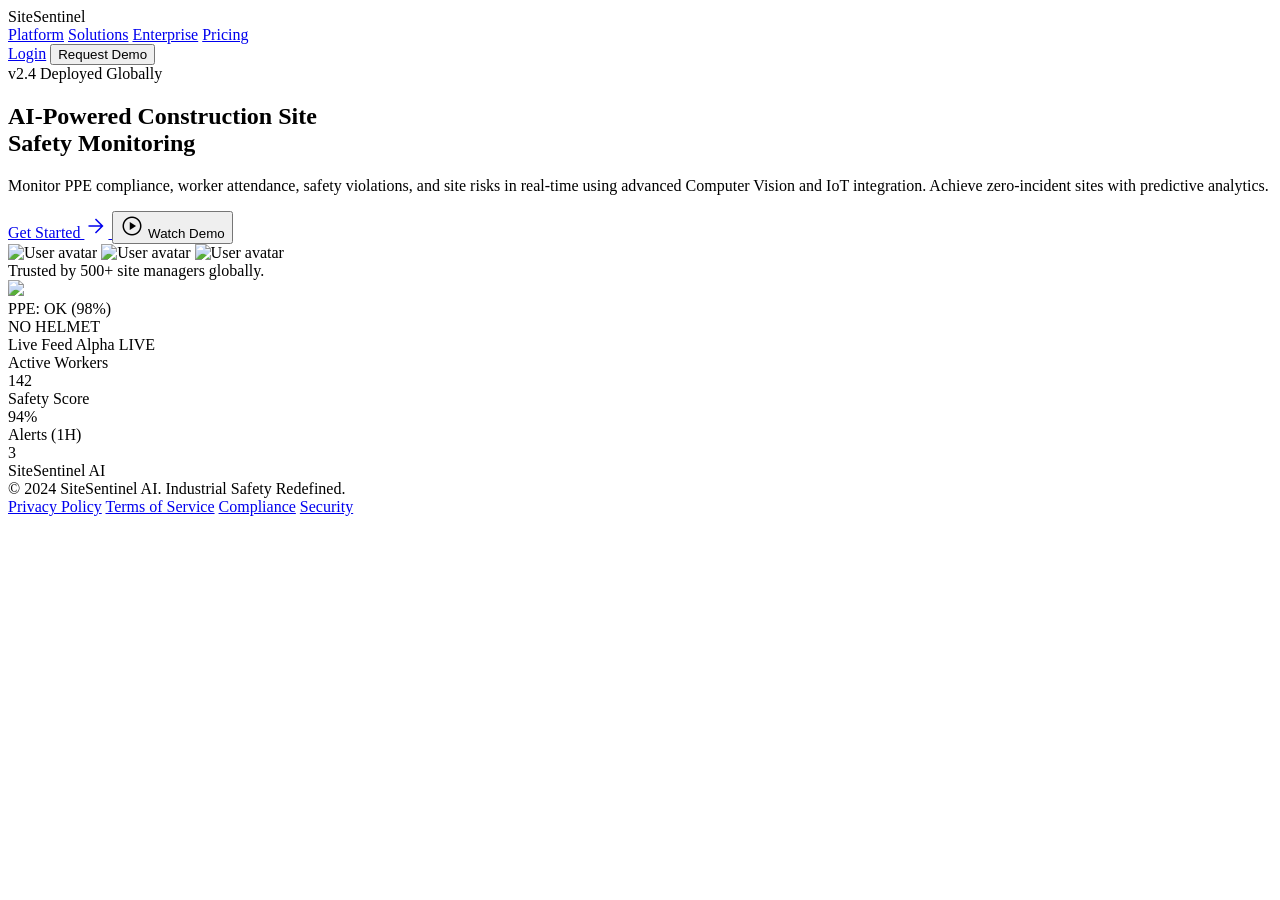
==== frontend/pages/index.html @ 280952f9 "Worker adding route configured" ====
<!DOCTYPE html>

<html class="dark" lang="en"><head>
<meta charset="utf-8"/>
<meta content="width=device-width, initial-scale=1.0" name="viewport"/>
<title>SiteSentinel | AI-Powered Construction Site Safety Monitoring</title>
<script src="https://cdn.tailwindcss.com?plugins=forms,container-queries"></script>
<link href="https://fonts.googleapis.com" rel="preconnect"/>
<link crossorigin="" href="https://fonts.gstatic.com" rel="preconnect"/>
<link href="https://fonts.googleapis.com/css2?family=Geist:wght@100..900&amp;family=Inter:wght@100..900&amp;display=swap" rel="stylesheet"/>
<link href="https://fonts.googleapis.com/css2?family=Material+Symbols+Outlined:wght,FILL@100..700,0..1&amp;display=swap" rel="stylesheet"/>
<link href="https://fonts.googleapis.com/css2?family=Material+Symbols+Outlined:wght,FILL@100..700,0..1&amp;display=swap" rel="stylesheet"/>
<style>
        .material-symbols-outlined {
            font-variation-settings: 'FILL' 0, 'wght' 300, 'GRAD' 0, 'opsz' 24;
        }
        .material-symbols-outlined.fill {
            font-variation-settings: 'FILL' 1;
        }
    </style>
<script id="tailwind-config">
        tailwind.config = {
            darkMode: "class",
            theme: {
                extend: {
                    "colors": {
                        "tertiary": "#4edea3",
                        "on-tertiary": "#003824",
                        "on-primary-container": "#572000",
                        "outline-variant": "#5a4136",
                        "primary": "#ffb693",
                        "on-tertiary-fixed": "#002113",
                        "surface-container": "#201f20",
                        "on-secondary": "#213145",
                        "surface-container-lowest": "#0e0e0f",
                        "on-secondary-fixed": "#0b1c30",
                        "error-container": "#93000a",
                        "on-background": "#e5e2e3",
                        "on-surface": "#e5e2e3",
                        "on-secondary-fixed-variant": "#38485d",
                        "secondary-container": "#3a4a5f",
                        "primary-fixed": "#ffdbcc",
                        "inverse-surface": "#e5e2e3",
                        "background": "#131314",
                        "on-primary": "#561f00",
                        "on-tertiary-fixed-variant": "#005236",
                        "on-tertiary-container": "#003925",
                        "surface-tint": "#ffb693",
                        "secondary": "#b7c8e1",
                        "on-secondary-container": "#a9bad3",
                        "surface-bright": "#3a393a",
                        "on-primary-fixed": "#351000",
                        "primary-fixed-dim": "#ffb693",
                        "surface": "#131314",
                        "secondary-fixed-dim": "#b7c8e1",
                        "outline": "#a98a7d",
                        "inverse-on-surface": "#313031",
                        "tertiary-container": "#00ae78",
                        "secondary-fixed": "#d3e4fe",
                        "on-error": "#690005",
                        "on-error-container": "#ffdad6",
                        "surface-container-low": "#1c1b1c",
                        "inverse-primary": "#a04100",
                        "surface-container-high": "#2a2a2b",
                        "surface-dim": "#131314",
                        "error": "#ffb4ab",
                        "surface-variant": "#353436",
                        "on-primary-fixed-variant": "#7a3000",
                        "surface-container-highest": "#353436",
                        "on-surface-variant": "#e2bfb0",
                        "tertiary-fixed-dim": "#4edea3",
                        "primary-container": "#ff6b00",
                        "tertiary-fixed": "#6ffbbe"
                    },
                    "borderRadius": {
                        "DEFAULT": "0.25rem",
                        "lg": "0.5rem",
                        "xl": "0.75rem",
                        "full": "9999px"
                    },
                    "spacing": {
                        "md": "24px",
                        "xs": "4px",
                        "xl": "64px",
                        "lg": "40px",
                        "gutter": "24px",
                        "margin-mobile": "16px",
                        "sm": "12px",
                        "base": "8px",
                        "margin-desktop": "48px"
                    },
                    "fontFamily": {
                        "headline-lg-mobile": ["Geist"],
                        "mono-data": ["Geist"],
                        "headline-lg": ["Geist"],
                        "headline-md": ["Geist"],
                        "display-lg": ["Geist"],
                        "body-md": ["Inter"],
                        "body-lg": ["Inter"],
                        "label-md": ["Geist"]
                    },
                    "fontSize": {
                        "headline-lg-mobile": ["24px", { "lineHeight": "32px", "fontWeight": "600" }],
                        "mono-data": ["13px", { "lineHeight": "18px", "fontWeight": "400" }],
                        "headline-lg": ["32px", { "lineHeight": "40px", "letterSpacing": "-0.01em", "fontWeight": "600" }],
                        "headline-md": ["24px", { "lineHeight": "32px", "fontWeight": "500" }],
                        "display-lg": ["48px", { "lineHeight": "56px", "letterSpacing": "-0.02em", "fontWeight": "600" }],
                        "body-md": ["14px", { "lineHeight": "20px", "fontWeight": "400" }],
                        "body-lg": ["16px", { "lineHeight": "24px", "fontWeight": "400" }],
                        "label-md": ["12px", { "lineHeight": "16px", "letterSpacing": "0.05em", "fontWeight": "500" }]
                    }
                }
            }
        }
    </script>
</head>
<body class="bg-background text-on-background antialiased min-h-screen flex flex-col font-body-md overflow-x-hidden">
<!-- TopNavBar -->
<header class="bg-background/80 backdrop-blur-xl border-b border-surface-variant/10 fixed top-0 w-full z-50">
<div class="flex justify-between items-center px-margin-mobile md:px-margin-desktop py-4 max-w-[1600px] mx-auto w-full">
<div class="font-headline-md text-headline-md font-bold text-primary tracking-tight">
                SiteSentinel
            </div>
<nav class="hidden md:flex items-center gap-md">
<a class="font-body-lg text-body-lg text-primary font-bold border-b-2 border-primary pb-1 transition-all duration-200 ease-in-out" href="#">Platform</a>
<a class="font-body-lg text-body-lg text-on-surface-variant hover:text-on-surface hover:bg-surface-variant/20 px-3 py-2 rounded-lg transition-all duration-200 ease-in-out" href="#">Solutions</a>
<a class="font-body-lg text-body-lg text-on-surface-variant hover:text-on-surface hover:bg-surface-variant/20 px-3 py-2 rounded-lg transition-all duration-200 ease-in-out" href="#">Enterprise</a>
<a class="font-body-lg text-body-lg text-on-surface-variant hover:text-on-surface hover:bg-surface-variant/20 px-3 py-2 rounded-lg transition-all duration-200 ease-in-out" href="#">Pricing</a>
</nav>
<div class="flex items-center gap-sm">
<a class="hidden md:inline-flex font-body-lg text-body-lg text-on-surface-variant hover:text-on-surface transition-colors duration-200" href="./login.html">Login</a>
<button class="bg-primary-container text-background font-label-md text-label-md uppercase px-4 py-2 rounded-lg hover:opacity-90 transition-opacity">Request Demo</button>
</div>
</div>
</header>
<!-- Main Content -->
<main class="flex-grow pt-[80px]">
<!-- Hero Section -->
<section class="relative px-margin-mobile md:px-margin-desktop py-xl lg:py-[120px] max-w-[1600px] mx-auto grid grid-cols-1 lg:grid-cols-2 gap-xl items-center">
<!-- Hero Text -->
<div class="z-10 flex flex-col gap-lg">
<div class="inline-flex items-center gap-2 bg-primary/10 border border-primary/20 px-3 py-1.5 rounded-full w-fit">
<span class="w-2 h-2 rounded-full bg-primary animate-pulse"></span>
<span class="font-label-md text-label-md text-primary uppercase">v2.4 Deployed Globally</span>
</div>
<h1 class="font-display-lg text-display-lg md:text-[64px] md:leading-[72px] text-on-surface">
                    AI-Powered Construction Site <br class="hidden lg:block"/> <span class="text-primary">Safety Monitoring</span>
</h1>
<p class="font-body-lg text-body-lg text-on-surface-variant max-w-2xl">
                    Monitor PPE compliance, worker attendance, safety violations, and site risks in real-time using advanced Computer Vision and IoT integration. Achieve zero-incident sites with predictive analytics.
                </p>
<div class="flex flex-col sm:flex-row gap-sm pt-sm">
<a class="bg-primary-container text-background font-label-md text-label-md uppercase px-6 py-3 rounded-lg hover:opacity-90 transition-opacity flex items-center justify-center gap-2" href="./login.html">
                        Get Started
                        <span class="material-symbols-outlined text-[18px]">arrow_forward</span>
</a>
<button class="border border-outline-variant bg-surface-container-low hover:bg-surface-variant/30 text-on-surface font-label-md text-label-md uppercase px-6 py-3 rounded-lg transition-colors flex items-center justify-center gap-2">
<span class="material-symbols-outlined text-[18px]">play_circle</span>
                        Watch Demo
                    </button>
</div>
<div class="flex items-center gap-md pt-lg border-t border-surface-variant/20 mt-sm">
<div class="flex -space-x-3">
<img alt="User avatar" class="w-10 h-10 rounded-full border-2 border-background" src="https://lh3.googleusercontent.com/aida-public/[base64]"/>
<img alt="User avatar" class="w-10 h-10 rounded-full border-2 border-background" src="https://lh3.googleusercontent.com/aida-public/[base64]"/>
<img alt="User avatar" class="w-10 h-10 rounded-full border-2 border-background" src="https://lh3.googleusercontent.com/aida-public/[base64]"/>
</div>
<div class="font-body-md text-body-md text-on-surface-variant">
                        Trusted by 500+ site managers globally.
                    </div>
</div>
</div>
<!-- Hero Illustration (Glassmorphism Concept) -->
<div class="relative w-full h-[400px] md:h-[600px] rounded-xl border border-surface-variant/30 bg-surface-container-low overflow-hidden group">
<img class="absolute inset-0 w-full h-full object-cover opacity-60 mix-blend-luminosity group-hover:scale-105 transition-transform duration-700" data-alt="A highly detailed industrial construction site with massive steel girders and cranes silhouetted against a moody sky. Several workers in high-visibility safety orange vests and hard hats are visible. Overlaying the scene are glowing neon orange AI bounding boxes tracking the workers, with sleek, dark-mode glassmorphic data panels floating in the foreground displaying real-time metrics. The aesthetic is high-tech, cinematic, and authoritative, matching a dark-themed modern UI." src="https://lh3.googleusercontent.com/aida-public/[base64]"/>
<!-- Bounding Box Overlay 1 -->
<div class="absolute top-[30%] left-[20%] w-[120px] h-[200px] border-2 border-primary border-dashed rounded-lg flex items-start justify-end p-1">
<span class="bg-primary text-background font-mono-data text-mono-data px-1 rounded-sm text-[10px]">PPE: OK (98%)</span>
</div>
<!-- Bounding Box Overlay 2 (Alert) -->
<div class="absolute top-[50%] right-[30%] w-[90px] h-[150px] border-2 border-error border-dashed rounded-lg flex items-start justify-end p-1">
<span class="bg-error text-background font-mono-data text-mono-data px-1 rounded-sm text-[10px]">NO HELMET</span>
</div>
<!-- Dashboard Glass Overlay -->
<div class="absolute bottom-md right-md left-md bg-background/70 backdrop-blur-xl border border-surface-variant/50 rounded-lg p-md flex flex-col gap-sm shadow-2xl">
<div class="flex justify-between items-center border-b border-surface-variant/30 pb-2">
<span class="font-label-md text-label-md text-on-surface uppercase">Live Feed Alpha</span>
<span class="flex items-center gap-1 text-tertiary font-mono-data text-[11px]"><span class="w-2 h-2 rounded-full bg-tertiary animate-pulse"></span> LIVE</span>
</div>
<div class="grid grid-cols-3 gap-sm">
<div>
<div class="text-on-surface-variant font-label-md text-[10px] uppercase">Active Workers</div>
<div class="text-primary font-headline-md text-headline-md">142</div>
</div>
<div>
<div class="text-on-surface-variant font-label-md text-[10px] uppercase">Safety Score</div>
<div class="text-tertiary font-headline-md text-headline-md">94%</div>
</div>
<div>
<div class="text-on-surface-variant font-label-md text-[10px] uppercase">Alerts (1H)</div>
<div class="text-error font-headline-md text-headline-md">3</div>
</div>
</div>
</div>
</div>
</section>
<!-- Background subtle glow -->
<div class="fixed top-[-20%] left-[-10%] w-[50%] h-[50%] bg-primary/5 blur-[120px] rounded-full pointer-events-none -z-10"></div>
</main>
<!-- Footer -->
<footer class="bg-surface-container-lowest w-full py-xl border-t border-outline-variant/10 mt-xl">
<div class="flex flex-col md:flex-row justify-between items-center px-margin-mobile md:px-margin-desktop max-w-[1600px] mx-auto gap-lg">
<div class="flex flex-col gap-sm items-center md:items-start">
<div class="font-headline-md text-headline-md text-primary">
                    SiteSentinel AI
                </div>
<div class="font-label-md text-label-md text-on-surface-variant">
                    © 2024 SiteSentinel AI. Industrial Safety Redefined.
                </div>
</div>
<nav class="flex flex-wrap justify-center gap-md font-label-md text-label-md">
<a class="text-on-surface-variant hover:text-primary transition-colors duration-200" href="#">Privacy Policy</a>
<a class="text-on-surface-variant hover:text-primary transition-colors duration-200" href="#">Terms of Service</a>
<a class="text-on-surface-variant hover:text-primary transition-colors duration-200" href="#">Compliance</a>
<a class="text-on-surface-variant hover:text-primary transition-colors duration-200" href="#">Security</a>
</nav>
</div>
</footer>
</body></html>
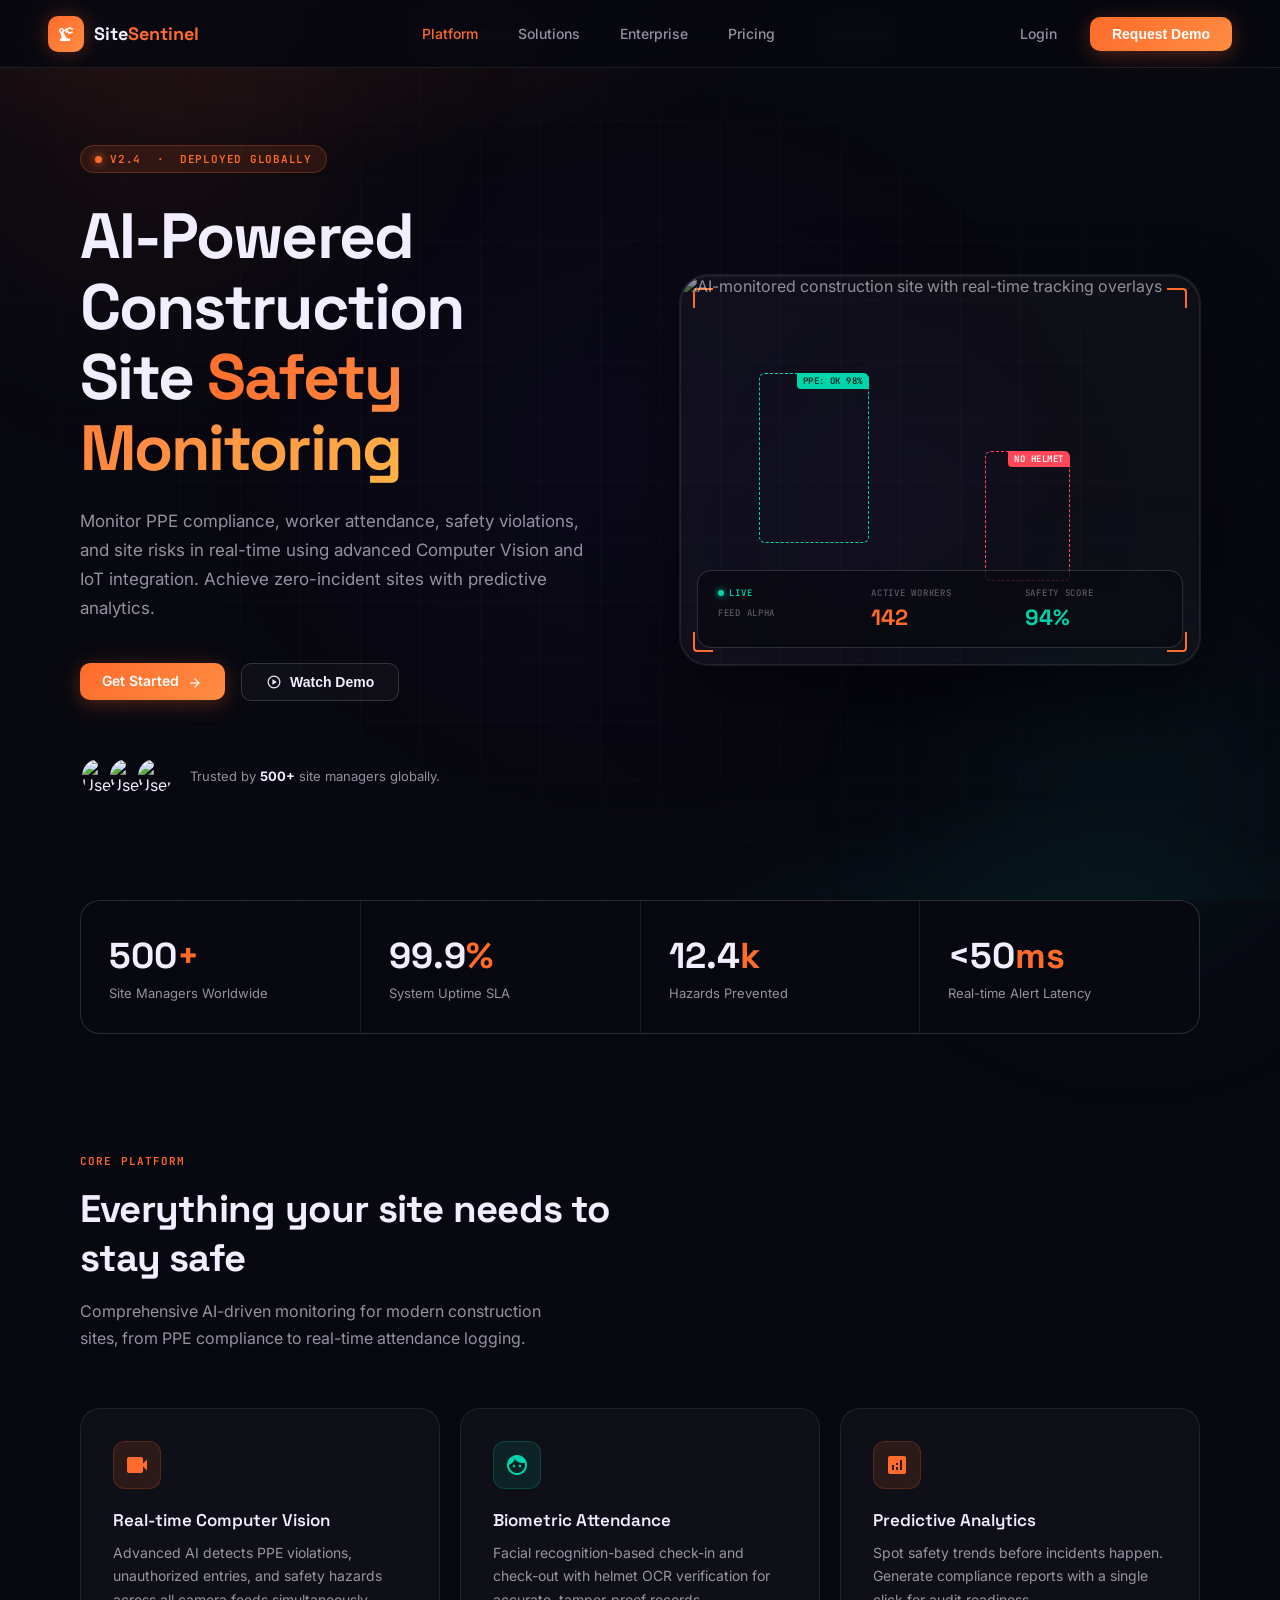
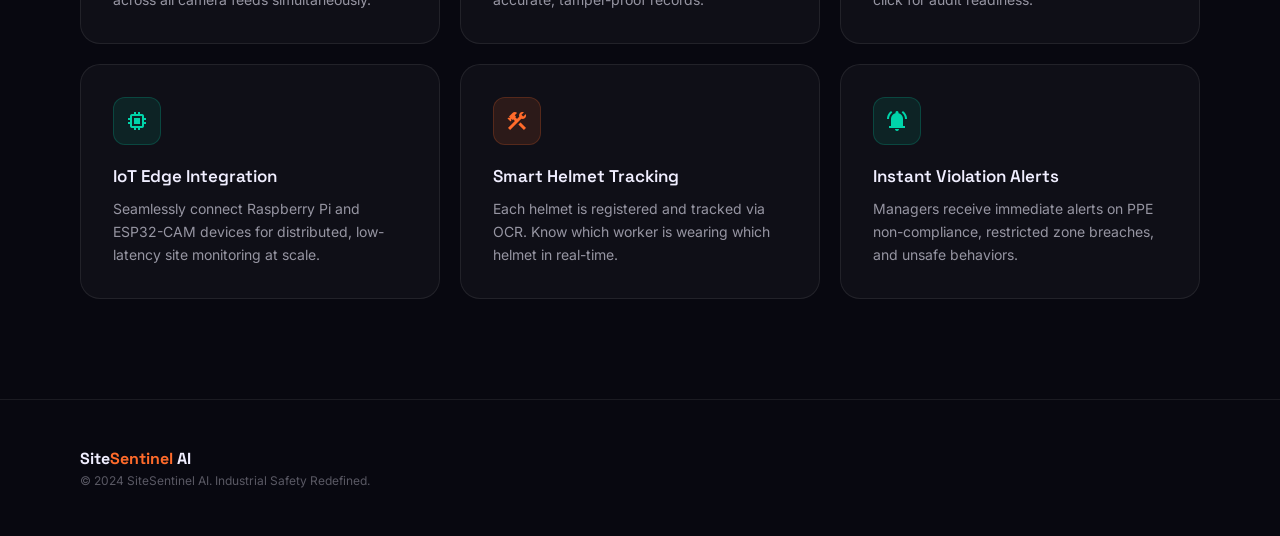
==== commit ef0381e6: "Updates" ====
--- a/frontend/pages/index.html
+++ b/frontend/pages/index.html
@@ -1,229 +1,616 @@
 <!DOCTYPE html>
-
-<html class="dark" lang="en"><head>
+<html lang="en">
+<head>
 <meta charset="utf-8"/>
 <meta content="width=device-width, initial-scale=1.0" name="viewport"/>
 <title>SiteSentinel | AI-Powered Construction Site Safety Monitoring</title>
-<script src="https://cdn.tailwindcss.com?plugins=forms,container-queries"></script>
+<meta name="description" content="Monitor PPE compliance, worker attendance, and safety violations in real-time using advanced Computer Vision and IoT integration."/>
 <link href="https://fonts.googleapis.com" rel="preconnect"/>
 <link crossorigin="" href="https://fonts.gstatic.com" rel="preconnect"/>
-<link href="https://fonts.googleapis.com/css2?family=Geist:wght@100..900&amp;family=Inter:wght@100..900&amp;display=swap" rel="stylesheet"/>
-<link href="https://fonts.googleapis.com/css2?family=Material+Symbols+Outlined:wght,FILL@100..700,0..1&amp;display=swap" rel="stylesheet"/>
-<link href="https://fonts.googleapis.com/css2?family=Material+Symbols+Outlined:wght,FILL@100..700,0..1&amp;display=swap" rel="stylesheet"/>
+<link href="https://fonts.googleapis.com/css2?family=Space+Grotesk:wght@300;400;500;600;700&family=Inter:wght@300;400;500;600&family=JetBrains+Mono:wght@400;500&display=swap" rel="stylesheet"/>
+<link href="https://fonts.googleapis.com/css2?family=Material+Symbols+Outlined:wght,FILL@100..700,0..1&display=swap" rel="stylesheet"/>
 <style>
-        .material-symbols-outlined {
-            font-variation-settings: 'FILL' 0, 'wght' 300, 'GRAD' 0, 'opsz' 24;
-        }
-        .material-symbols-outlined.fill {
-            font-variation-settings: 'FILL' 1;
-        }
-    </style>
-<script id="tailwind-config">
-        tailwind.config = {
-            darkMode: "class",
-            theme: {
-                extend: {
-                    "colors": {
-                        "tertiary": "#4edea3",
-                        "on-tertiary": "#003824",
-                        "on-primary-container": "#572000",
-                        "outline-variant": "#5a4136",
-                        "primary": "#ffb693",
-                        "on-tertiary-fixed": "#002113",
-                        "surface-container": "#201f20",
-                        "on-secondary": "#213145",
-                        "surface-container-lowest": "#0e0e0f",
-                        "on-secondary-fixed": "#0b1c30",
-                        "error-container": "#93000a",
-                        "on-background": "#e5e2e3",
-                        "on-surface": "#e5e2e3",
-                        "on-secondary-fixed-variant": "#38485d",
-                        "secondary-container": "#3a4a5f",
-                        "primary-fixed": "#ffdbcc",
-                        "inverse-surface": "#e5e2e3",
-                        "background": "#131314",
-                        "on-primary": "#561f00",
-                        "on-tertiary-fixed-variant": "#005236",
-                        "on-tertiary-container": "#003925",
-                        "surface-tint": "#ffb693",
-                        "secondary": "#b7c8e1",
-                        "on-secondary-container": "#a9bad3",
-                        "surface-bright": "#3a393a",
-                        "on-primary-fixed": "#351000",
-                        "primary-fixed-dim": "#ffb693",
-                        "surface": "#131314",
-                        "secondary-fixed-dim": "#b7c8e1",
-                        "outline": "#a98a7d",
-                        "inverse-on-surface": "#313031",
-                        "tertiary-container": "#00ae78",
-                        "secondary-fixed": "#d3e4fe",
-                        "on-error": "#690005",
-                        "on-error-container": "#ffdad6",
-                        "surface-container-low": "#1c1b1c",
-                        "inverse-primary": "#a04100",
-                        "surface-container-high": "#2a2a2b",
-                        "surface-dim": "#131314",
-                        "error": "#ffb4ab",
-                        "surface-variant": "#353436",
-                        "on-primary-fixed-variant": "#7a3000",
-                        "surface-container-highest": "#353436",
-                        "on-surface-variant": "#e2bfb0",
-                        "tertiary-fixed-dim": "#4edea3",
-                        "primary-container": "#ff6b00",
-                        "tertiary-fixed": "#6ffbbe"
-                    },
-                    "borderRadius": {
-                        "DEFAULT": "0.25rem",
-                        "lg": "0.5rem",
-                        "xl": "0.75rem",
-                        "full": "9999px"
-                    },
-                    "spacing": {
-                        "md": "24px",
-                        "xs": "4px",
-                        "xl": "64px",
-                        "lg": "40px",
-                        "gutter": "24px",
-                        "margin-mobile": "16px",
-                        "sm": "12px",
-                        "base": "8px",
-                        "margin-desktop": "48px"
-                    },
-                    "fontFamily": {
-                        "headline-lg-mobile": ["Geist"],
-                        "mono-data": ["Geist"],
-                        "headline-lg": ["Geist"],
-                        "headline-md": ["Geist"],
-                        "display-lg": ["Geist"],
-                        "body-md": ["Inter"],
-                        "body-lg": ["Inter"],
-                        "label-md": ["Geist"]
-                    },
-                    "fontSize": {
-                        "headline-lg-mobile": ["24px", { "lineHeight": "32px", "fontWeight": "600" }],
-                        "mono-data": ["13px", { "lineHeight": "18px", "fontWeight": "400" }],
-                        "headline-lg": ["32px", { "lineHeight": "40px", "letterSpacing": "-0.01em", "fontWeight": "600" }],
-                        "headline-md": ["24px", { "lineHeight": "32px", "fontWeight": "500" }],
-                        "display-lg": ["48px", { "lineHeight": "56px", "letterSpacing": "-0.02em", "fontWeight": "600" }],
-                        "body-md": ["14px", { "lineHeight": "20px", "fontWeight": "400" }],
-                        "body-lg": ["16px", { "lineHeight": "24px", "fontWeight": "400" }],
-                        "label-md": ["12px", { "lineHeight": "16px", "letterSpacing": "0.05em", "fontWeight": "500" }]
-                    }
-                }
-            }
-        }
-    </script>
+  *, *::before, *::after { box-sizing: border-box; margin: 0; padding: 0; }
+
+  :root {
+    --bg: #080810;
+    --bg-2: #0d0d1a;
+    --surface: rgba(255,255,255,0.03);
+    --surface-hover: rgba(255,255,255,0.06);
+    --border: rgba(255,255,255,0.08);
+    --border-bright: rgba(255,255,255,0.15);
+    --primary: #ff6b2b;
+    --primary-glow: rgba(255,107,43,0.3);
+    --primary-dim: rgba(255,107,43,0.12);
+    --accent: #00d4aa;
+    --accent-glow: rgba(0,212,170,0.25);
+    --accent-dim: rgba(0,212,170,0.1);
+    --error: #ff4757;
+    --text: #f0eeff;
+    --text-2: rgba(240,238,255,0.6);
+    --text-3: rgba(240,238,255,0.35);
+    --radius: 12px;
+    --radius-lg: 20px;
+    --radius-xl: 28px;
+  }
+
+  html { scroll-behavior: smooth; }
+
+  body {
+    background: var(--bg);
+    color: var(--text);
+    font-family: 'Inter', sans-serif;
+    min-height: 100vh;
+    overflow-x: hidden;
+    -webkit-font-smoothing: antialiased;
+  }
+
+  /* ── Mesh background ── */
+  .mesh-bg {
+    position: fixed; inset: 0; z-index: 0; pointer-events: none;
+    background:
+      radial-gradient(ellipse 80% 50% at 20% -10%, rgba(255,107,43,0.12) 0%, transparent 60%),
+      radial-gradient(ellipse 60% 40% at 80% 110%, rgba(0,212,170,0.09) 0%, transparent 55%),
+      radial-gradient(ellipse 50% 60% at 50% 50%, rgba(80,50,200,0.05) 0%, transparent 70%);
+    animation: meshShift 12s ease-in-out infinite alternate;
+  }
+  @keyframes meshShift {
+    0%   { opacity: 1; transform: scale(1) rotate(0deg); }
+    100% { opacity: 0.85; transform: scale(1.04) rotate(1deg); }
+  }
+
+  /* ── Grid pattern ── */
+  .grid-pattern {
+    position: fixed; inset: 0; z-index: 0; pointer-events: none;
+    background-image:
+      linear-gradient(rgba(255,255,255,0.02) 1px, transparent 1px),
+      linear-gradient(90deg, rgba(255,255,255,0.02) 1px, transparent 1px);
+    background-size: 60px 60px;
+    mask-image: radial-gradient(ellipse 80% 80% at 50% 50%, black 40%, transparent 100%);
+  }
+
+  /* ── Floating orbs ── */
+  .orb {
+    position: fixed; border-radius: 50%; pointer-events: none; z-index: 0;
+    filter: blur(80px); animation: orbFloat 20s ease-in-out infinite alternate;
+  }
+  .orb-1 { width: 600px; height: 600px; top: -200px; left: -150px; background: radial-gradient(circle, rgba(255,107,43,0.08) 0%, transparent 70%); animation-duration: 18s; }
+  .orb-2 { width: 500px; height: 500px; bottom: -150px; right: -100px; background: radial-gradient(circle, rgba(0,212,170,0.07) 0%, transparent 70%); animation-duration: 24s; animation-delay: -5s; }
+  .orb-3 { width: 300px; height: 300px; top: 40%; left: 60%; background: radial-gradient(circle, rgba(130,80,255,0.06) 0%, transparent 70%); animation-duration: 15s; animation-delay: -10s; }
+  @keyframes orbFloat {
+    0%   { transform: translate(0, 0) scale(1); }
+    50%  { transform: translate(30px, -20px) scale(1.05); }
+    100% { transform: translate(-20px, 30px) scale(0.95); }
+  }
+
+  /* ── Navbar ── */
+  nav {
+    position: fixed; top: 0; left: 0; right: 0; z-index: 100;
+    padding: 0 48px;
+    height: 68px;
+    display: flex; align-items: center; justify-content: space-between;
+    background: rgba(8,8,16,0.7);
+    backdrop-filter: blur(20px);
+    -webkit-backdrop-filter: blur(20px);
+    border-bottom: 1px solid var(--border);
+    transition: background 0.3s;
+  }
+  .nav-logo {
+    display: flex; align-items: center; gap: 10px;
+    text-decoration: none;
+  }
+  .nav-logo-icon {
+    width: 36px; height: 36px; border-radius: 10px;
+    background: linear-gradient(135deg, var(--primary), #ff8c42);
+    display: flex; align-items: center; justify-content: center;
+    box-shadow: 0 0 20px var(--primary-glow);
+  }
+  .nav-logo-icon .material-symbols-outlined { font-size: 20px; color: white; font-variation-settings: 'FILL' 1; }
+  .nav-logo-text { font-family: 'Space Grotesk', sans-serif; font-weight: 700; font-size: 18px; color: var(--text); }
+  .nav-logo-text span { color: var(--primary); }
+  .nav-links { display: flex; align-items: center; gap: 8px; }
+  .nav-link {
+    padding: 7px 16px; border-radius: 8px; text-decoration: none;
+    font-size: 14px; font-weight: 500; color: var(--text-2);
+    transition: all 0.2s;
+  }
+  .nav-link:hover { color: var(--text); background: var(--surface-hover); }
+  .nav-link.active { color: var(--primary); }
+  .nav-actions { display: flex; align-items: center; gap: 12px; }
+  .btn-ghost {
+    padding: 8px 20px; border-radius: 8px; text-decoration: none;
+    font-size: 14px; font-weight: 500; color: var(--text-2);
+    transition: all 0.2s; border: 1px solid transparent;
+  }
+  .btn-ghost:hover { color: var(--text); border-color: var(--border-bright); }
+  .btn-primary {
+    padding: 9px 22px; border-radius: 10px; text-decoration: none;
+    font-size: 14px; font-weight: 600; color: white;
+    background: linear-gradient(135deg, var(--primary), #ff8c42);
+    box-shadow: 0 4px 20px var(--primary-glow);
+    transition: all 0.25s; border: none; cursor: pointer;
+    position: relative; overflow: hidden;
+  }
+  .btn-primary::before {
+    content: ''; position: absolute; inset: 0;
+    background: linear-gradient(135deg, rgba(255,255,255,0.15), transparent);
+    opacity: 0; transition: opacity 0.25s;
+  }
+  .btn-primary:hover { transform: translateY(-1px); box-shadow: 0 8px 30px var(--primary-glow); }
+  .btn-primary:hover::before { opacity: 1; }
+
+  /* ── Main ── */
+  main { position: relative; z-index: 10; }
+
+  /* ── Hero ── */
+  .hero {
+    min-height: 100vh;
+    display: grid; grid-template-columns: 1fr 1fr;
+    align-items: center; gap: 80px;
+    padding: 120px 80px 80px;
+    max-width: 1400px; margin: 0 auto;
+  }
+  .hero-badge {
+    display: inline-flex; align-items: center; gap: 8px;
+    padding: 6px 14px; border-radius: 100px;
+    background: var(--primary-dim); border: 1px solid rgba(255,107,43,0.25);
+    margin-bottom: 28px;
+  }
+  .badge-dot {
+    width: 7px; height: 7px; border-radius: 50%;
+    background: var(--primary);
+    box-shadow: 0 0 8px var(--primary);
+    animation: pulseDot 2s ease-in-out infinite;
+  }
+  @keyframes pulseDot {
+    0%, 100% { opacity: 1; box-shadow: 0 0 8px var(--primary); }
+    50% { opacity: 0.7; box-shadow: 0 0 16px var(--primary); }
+  }
+  .badge-text { font-size: 11px; font-weight: 600; color: var(--primary); letter-spacing: 0.07em; text-transform: uppercase; font-family: 'JetBrains Mono', monospace; }
+
+  .hero-title {
+    font-family: 'Space Grotesk', sans-serif;
+    font-size: clamp(40px, 5vw, 64px);
+    font-weight: 700; line-height: 1.1;
+    letter-spacing: -0.03em;
+    color: var(--text); margin-bottom: 24px;
+  }
+  .hero-title .highlight {
+    background: linear-gradient(135deg, var(--primary), #ff8c42, #ffb347);
+    -webkit-background-clip: text; -webkit-text-fill-color: transparent;
+    background-clip: text;
+    position: relative;
+  }
+  .hero-desc {
+    font-size: 17px; line-height: 1.7;
+    color: var(--text-2); max-width: 540px; margin-bottom: 40px;
+  }
+  .hero-ctas { display: flex; align-items: center; gap: 16px; flex-wrap: wrap; margin-bottom: 56px; }
+  .btn-secondary {
+    padding: 10px 24px; border-radius: 10px; text-decoration: none;
+    font-size: 14px; font-weight: 600; color: var(--text);
+    background: var(--surface); border: 1px solid var(--border-bright);
+    transition: all 0.25s; cursor: pointer;
+    display: inline-flex; align-items: center; gap: 8px;
+  }
+  .btn-secondary:hover { background: var(--surface-hover); border-color: rgba(255,255,255,0.25); transform: translateY(-1px); }
+
+  .hero-social-proof { display: flex; align-items: center; gap: 16px; }
+  .hero-avatars { display: flex; }
+  .hero-avatars img {
+    width: 38px; height: 38px; border-radius: 50%;
+    border: 2px solid var(--bg); margin-left: -10px;
+    object-fit: cover;
+  }
+  .hero-avatars img:first-child { margin-left: 0; }
+  .hero-proof-text { font-size: 13px; color: var(--text-2); }
+  .hero-proof-text strong { color: var(--text); }
+
+  /* ── Hero Visual ── */
+  .hero-visual {
+    position: relative;
+  }
+  .hero-card-wrap {
+    position: relative;
+    border-radius: var(--radius-xl);
+    overflow: hidden;
+    border: 1px solid var(--border);
+    background: var(--surface);
+    box-shadow: 0 0 0 1px var(--border), 0 40px 80px rgba(0,0,0,0.5), inset 0 1px 0 rgba(255,255,255,0.06);
+  }
+  .hero-img {
+    width: 100%; aspect-ratio: 4/3; object-fit: cover;
+    display: block; opacity: 0.55;
+    filter: saturate(0.7) contrast(1.1);
+    transition: all 0.7s;
+  }
+  .hero-card-wrap:hover .hero-img { opacity: 0.65; transform: scale(1.02); }
+
+  /* bounding boxes */
+  .bb {
+    position: absolute; border-radius: 6px;
+    border: 1.5px dashed; animation: bbPulse 3s ease-in-out infinite;
+  }
+  .bb-ok { top: 25%; left: 15%; width: 110px; height: 170px; border-color: var(--accent); }
+  .bb-err { top: 45%; right: 25%; width: 85px; height: 130px; border-color: var(--error); }
+  .bb-label {
+    position: absolute; top: -1px; right: -1px;
+    font-size: 9px; font-family: 'JetBrains Mono', monospace; font-weight: 600;
+    padding: 2px 6px; border-radius: 0 6px 0 4px;
+    letter-spacing: 0.05em; text-transform: uppercase; white-space: nowrap;
+  }
+  .bb-ok .bb-label { background: var(--accent); color: #002a22; }
+  .bb-err .bb-label { background: var(--error); color: white; }
+  @keyframes bbPulse {
+    0%, 100% { opacity: 0.85; }
+    50%       { opacity: 1; }
+  }
+
+  /* stats overlay */
+  .hero-stats-overlay {
+    position: absolute; bottom: 16px; left: 16px; right: 16px;
+    background: rgba(8,8,16,0.75);
+    backdrop-filter: blur(20px); -webkit-backdrop-filter: blur(20px);
+    border: 1px solid var(--border-bright);
+    border-radius: 14px; padding: 16px 20px;
+    display: grid; grid-template-columns: repeat(3, 1fr);
+    gap: 16px;
+  }
+  .stat-item { display: block; }
+  .stat-label { font-size: 9px; font-family: 'JetBrains Mono', monospace; font-weight: 500; color: var(--text-3); text-transform: uppercase; letter-spacing: 0.08em; margin-bottom: 4px; }
+  .stat-value { font-family: 'Space Grotesk', sans-serif; font-size: 22px; font-weight: 700; }
+  .stat-value.orange { color: var(--primary); }
+  .stat-value.green { color: var(--accent); }
+  .stat-value.red { color: var(--error); }
+  .live-dot { display: flex; align-items: center; gap: 5px; margin-bottom: 8px; }
+  .live-dot span.dot { width: 6px; height: 6px; border-radius: 50%; background: var(--accent); box-shadow: 0 0 6px var(--accent); animation: pulseDot 1.8s ease-in-out infinite; }
+  .live-dot span.txt { font-size: 9px; font-family: 'JetBrains Mono', monospace; color: var(--accent); font-weight: 600; letter-spacing: 0.1em; text-transform: uppercase; }
+
+  /* corner accents */
+  .corner-accent {
+    position: absolute; width: 20px; height: 20px;
+  }
+  .ca-tl { top: 12px; left: 12px; border-top: 2px solid var(--primary); border-left: 2px solid var(--primary); border-radius: 4px 0 0 0; }
+  .ca-tr { top: 12px; right: 12px; border-top: 2px solid var(--primary); border-right: 2px solid var(--primary); border-radius: 0 4px 0 0; }
+  .ca-bl { bottom: 12px; left: 12px; border-bottom: 2px solid var(--primary); border-left: 2px solid var(--primary); border-radius: 0 0 0 4px; }
+  .ca-br { bottom: 12px; right: 12px; border-bottom: 2px solid var(--primary); border-right: 2px solid var(--primary); border-radius: 0 0 4px 0; }
+
+  /* ── Stats bar ── */
+  .stats-bar {
+    position: relative; z-index: 10;
+    max-width: 1400px; margin: 0 auto;
+    padding: 0 80px 80px;
+  }
+  .stats-bar-inner {
+    display: grid; grid-template-columns: repeat(4, 1fr);
+    gap: 1px;
+    background: var(--border);
+    border: 1px solid var(--border);
+    border-radius: var(--radius-lg);
+    overflow: hidden;
+  }
+  .stat-block {
+    background: var(--bg);
+    padding: 32px 28px;
+    position: relative; overflow: hidden;
+    transition: background 0.2s;
+  }
+  .stat-block:hover { background: var(--surface-hover); }
+  .stat-block::before {
+    content: ''; position: absolute; top: 0; left: 0; right: 0; height: 2px;
+    background: linear-gradient(90deg, transparent, var(--primary), transparent);
+    opacity: 0; transition: opacity 0.3s;
+  }
+  .stat-block:hover::before { opacity: 1; }
+  .stat-block-num {
+    font-family: 'Space Grotesk', sans-serif;
+    font-size: 36px; font-weight: 700; color: var(--text);
+    margin-bottom: 6px;
+  }
+  .stat-block-num span { color: var(--primary); }
+  .stat-block-label { font-size: 13px; color: var(--text-2); font-weight: 400; }
+
+  /* ── Features ── */
+  .features-section {
+    position: relative; z-index: 10;
+    max-width: 1400px; margin: 0 auto;
+    padding: 40px 80px 100px;
+  }
+  .section-eyebrow {
+    font-size: 11px; font-family: 'JetBrains Mono', monospace; font-weight: 600;
+    color: var(--primary); letter-spacing: 0.1em; text-transform: uppercase;
+    margin-bottom: 16px;
+  }
+  .section-title {
+    font-family: 'Space Grotesk', sans-serif;
+    font-size: clamp(28px, 3vw, 40px); font-weight: 700;
+    letter-spacing: -0.02em; color: var(--text);
+    margin-bottom: 16px; max-width: 560px;
+  }
+  .section-desc { font-size: 16px; color: var(--text-2); max-width: 500px; margin-bottom: 56px; line-height: 1.7; }
+
+  .features-grid {
+    display: grid; grid-template-columns: repeat(3, 1fr);
+    gap: 20px;
+  }
+  .feature-card {
+    background: var(--surface);
+    border: 1px solid var(--border);
+    border-radius: var(--radius-lg);
+    padding: 32px;
+    transition: all 0.3s;
+    position: relative; overflow: hidden;
+  }
+  .feature-card::after {
+    content: ''; position: absolute; inset: 0; border-radius: inherit;
+    background: radial-gradient(circle at 30% 30%, rgba(255,107,43,0.07) 0%, transparent 60%);
+    opacity: 0; transition: opacity 0.3s;
+  }
+  .feature-card:hover { border-color: var(--border-bright); transform: translateY(-3px); box-shadow: 0 20px 40px rgba(0,0,0,0.3); }
+  .feature-card:hover::after { opacity: 1; }
+  .feature-icon {
+    width: 48px; height: 48px; border-radius: 12px;
+    background: var(--primary-dim); border: 1px solid rgba(255,107,43,0.2);
+    display: flex; align-items: center; justify-content: center; margin-bottom: 20px;
+  }
+  .feature-icon .material-symbols-outlined { font-size: 24px; color: var(--primary); font-variation-settings: 'FILL' 1; }
+  .feature-icon.teal { background: var(--accent-dim); border-color: rgba(0,212,170,0.2); }
+  .feature-icon.teal .material-symbols-outlined { color: var(--accent); }
+  .feature-title { font-family: 'Space Grotesk', sans-serif; font-size: 17px; font-weight: 600; color: var(--text); margin-bottom: 10px; }
+  .feature-desc { font-size: 14px; color: var(--text-2); line-height: 1.65; }
+
+  /* ── Footer ── */
+  footer {
+    position: relative; z-index: 10;
+    border-top: 1px solid var(--border);
+    padding: 48px 80px;
+    max-width: 1400px; margin: 0 auto;
+    display: flex; justify-content: space-between; align-items: center;
+    flex-wrap: wrap; gap: 24px;
+  }
+  .footer-logo { font-family: 'Space Grotesk', sans-serif; font-size: 16px; font-weight: 700; color: var(--text); }
+  .footer-logo span { color: var(--primary); }
+  .footer-copy { font-size: 12px; color: var(--text-3); margin-top: 4px; }
+  .footer-links { display: flex; gap: 28px; flex-wrap: wrap; }
+  .footer-link { font-size: 13px; color: var(--text-2); text-decoration: none; transition: color 0.2s; }
+  .footer-link:hover { color: var(--primary); }
+
+  /* ── Animations ── */
+  .fade-up { opacity: 0; transform: translateY(24px); animation: fadeUp 0.7s ease forwards; }
+  .fade-up:nth-child(1) { animation-delay: 0.1s; }
+  .fade-up:nth-child(2) { animation-delay: 0.2s; }
+  .fade-up:nth-child(3) { animation-delay: 0.3s; }
+  @keyframes fadeUp {
+    to { opacity: 1; transform: translateY(0); }
+  }
+  .slide-in { opacity: 0; transform: translateX(30px); animation: slideIn 0.8s ease 0.3s forwards; }
+  @keyframes slideIn {
+    to { opacity: 1; transform: translateX(0); }
+  }
+
+  /* ── Scrollbar ── */
+  ::-webkit-scrollbar { width: 5px; }
+  ::-webkit-scrollbar-track { background: var(--bg); }
+  ::-webkit-scrollbar-thumb { background: rgba(255,255,255,0.1); border-radius: 3px; }
+  ::-webkit-scrollbar-thumb:hover { background: rgba(255,255,255,0.2); }
+
+  /* ── Responsive ── */
+  @media (max-width: 1024px) {
+    .hero { grid-template-columns: 1fr; gap: 60px; padding: 100px 32px 60px; }
+    .hero-title { font-size: 42px; }
+    .stats-bar { padding: 0 32px 60px; }
+    .stats-bar-inner { grid-template-columns: repeat(2, 1fr); }
+    .features-section { padding: 40px 32px 80px; }
+    .features-grid { grid-template-columns: repeat(2, 1fr); }
+    nav { padding: 0 24px; }
+    .nav-links { display: none; }
+    footer { padding: 40px 32px; }
+  }
+  @media (max-width: 640px) {
+    .features-grid { grid-template-columns: 1fr; }
+    .stats-bar-inner { grid-template-columns: repeat(2, 1fr); }
+    .hero-ctas { flex-direction: column; align-items: flex-start; }
+    .btn-primary, .btn-secondary { width: 100%; justify-content: center; }
+  }
+</style>
 </head>
-<body class="bg-background text-on-background antialiased min-h-screen flex flex-col font-body-md overflow-x-hidden">
-<!-- TopNavBar -->
-<header class="bg-background/80 backdrop-blur-xl border-b border-surface-variant/10 fixed top-0 w-full z-50">
-<div class="flex justify-between items-center px-margin-mobile md:px-margin-desktop py-4 max-w-[1600px] mx-auto w-full">
-<div class="font-headline-md text-headline-md font-bold text-primary tracking-tight">
-                SiteSentinel
-            </div>
-<nav class="hidden md:flex items-center gap-md">
-<a class="font-body-lg text-body-lg text-primary font-bold border-b-2 border-primary pb-1 transition-all duration-200 ease-in-out" href="#">Platform</a>
-<a class="font-body-lg text-body-lg text-on-surface-variant hover:text-on-surface hover:bg-surface-variant/20 px-3 py-2 rounded-lg transition-all duration-200 ease-in-out" href="#">Solutions</a>
-<a class="font-body-lg text-body-lg text-on-surface-variant hover:text-on-surface hover:bg-surface-variant/20 px-3 py-2 rounded-lg transition-all duration-200 ease-in-out" href="#">Enterprise</a>
-<a class="font-body-lg text-body-lg text-on-surface-variant hover:text-on-surface hover:bg-surface-variant/20 px-3 py-2 rounded-lg transition-all duration-200 ease-in-out" href="#">Pricing</a>
+<body>
+
+<!-- Background layers -->
+<div class="mesh-bg"></div>
+<div class="grid-pattern"></div>
+<div class="orb orb-1"></div>
+<div class="orb orb-2"></div>
+<div class="orb orb-3"></div>
+
+<!-- Navbar -->
+<nav>
+  <a class="nav-logo" href="#">
+    <div class="nav-logo-icon">
+      <span class="material-symbols-outlined">precision_manufacturing</span>
+    </div>
+    <span class="nav-logo-text">Site<span>Sentinel</span></span>
+  </a>
+  <div class="nav-links">
+    <a class="nav-link active" href="#">Platform</a>
+    <a class="nav-link" href="#">Solutions</a>
+    <a class="nav-link" href="#">Enterprise</a>
+    <a class="nav-link" href="#">Pricing</a>
+  </div>
+  <div class="nav-actions">
+    <a class="btn-ghost" href="./login.html">Login</a>
+    <button class="btn-primary" id="nav-demo-btn">Request Demo</button>
+  </div>
 </nav>
-<div class="flex items-center gap-sm">
-<a class="hidden md:inline-flex font-body-lg text-body-lg text-on-surface-variant hover:text-on-surface transition-colors duration-200" href="./login.html">Login</a>
-<button class="bg-primary-container text-background font-label-md text-label-md uppercase px-4 py-2 rounded-lg hover:opacity-90 transition-opacity">Request Demo</button>
-</div>
-</div>
-</header>
-<!-- Main Content -->
-<main class="flex-grow pt-[80px]">
-<!-- Hero Section -->
-<section class="relative px-margin-mobile md:px-margin-desktop py-xl lg:py-[120px] max-w-[1600px] mx-auto grid grid-cols-1 lg:grid-cols-2 gap-xl items-center">
-<!-- Hero Text -->
-<div class="z-10 flex flex-col gap-lg">
-<div class="inline-flex items-center gap-2 bg-primary/10 border border-primary/20 px-3 py-1.5 rounded-full w-fit">
-<span class="w-2 h-2 rounded-full bg-primary animate-pulse"></span>
-<span class="font-label-md text-label-md text-primary uppercase">v2.4 Deployed Globally</span>
-</div>
-<h1 class="font-display-lg text-display-lg md:text-[64px] md:leading-[72px] text-on-surface">
-                    AI-Powered Construction Site <br class="hidden lg:block"/> <span class="text-primary">Safety Monitoring</span>
-</h1>
-<p class="font-body-lg text-body-lg text-on-surface-variant max-w-2xl">
-                    Monitor PPE compliance, worker attendance, safety violations, and site risks in real-time using advanced Computer Vision and IoT integration. Achieve zero-incident sites with predictive analytics.
-                </p>
-<div class="flex flex-col sm:flex-row gap-sm pt-sm">
-<a class="bg-primary-container text-background font-label-md text-label-md uppercase px-6 py-3 rounded-lg hover:opacity-90 transition-opacity flex items-center justify-center gap-2" href="./login.html">
-                        Get Started
-                        <span class="material-symbols-outlined text-[18px]">arrow_forward</span>
-</a>
-<button class="border border-outline-variant bg-surface-container-low hover:bg-surface-variant/30 text-on-surface font-label-md text-label-md uppercase px-6 py-3 rounded-lg transition-colors flex items-center justify-center gap-2">
-<span class="material-symbols-outlined text-[18px]">play_circle</span>
-                        Watch Demo
-                    </button>
-</div>
-<div class="flex items-center gap-md pt-lg border-t border-surface-variant/20 mt-sm">
-<div class="flex -space-x-3">
-<img alt="User avatar" class="w-10 h-10 rounded-full border-2 border-background" src="https://lh3.googleusercontent.com/aida-public/[base64]"/>
-<img alt="User avatar" class="w-10 h-10 rounded-full border-2 border-background" src="https://lh3.googleusercontent.com/aida-public/[base64]"/>
-<img alt="User avatar" class="w-10 h-10 rounded-full border-2 border-background" src="https://lh3.googleusercontent.com/aida-public/[base64]"/>
-</div>
-<div class="font-body-md text-body-md text-on-surface-variant">
-                        Trusted by 500+ site managers globally.
-                    </div>
-</div>
-</div>
-<!-- Hero Illustration (Glassmorphism Concept) -->
-<div class="relative w-full h-[400px] md:h-[600px] rounded-xl border border-surface-variant/30 bg-surface-container-low overflow-hidden group">
-<img class="absolute inset-0 w-full h-full object-cover opacity-60 mix-blend-luminosity group-hover:scale-105 transition-transform duration-700" data-alt="A highly detailed industrial construction site with massive steel girders and cranes silhouetted against a moody sky. Several workers in high-visibility safety orange vests and hard hats are visible. Overlaying the scene are glowing neon orange AI bounding boxes tracking the workers, with sleek, dark-mode glassmorphic data panels floating in the foreground displaying real-time metrics. The aesthetic is high-tech, cinematic, and authoritative, matching a dark-themed modern UI." src="https://lh3.googleusercontent.com/aida-public/[base64]"/>
-<!-- Bounding Box Overlay 1 -->
-<div class="absolute top-[30%] left-[20%] w-[120px] h-[200px] border-2 border-primary border-dashed rounded-lg flex items-start justify-end p-1">
-<span class="bg-primary text-background font-mono-data text-mono-data px-1 rounded-sm text-[10px]">PPE: OK (98%)</span>
-</div>
-<!-- Bounding Box Overlay 2 (Alert) -->
-<div class="absolute top-[50%] right-[30%] w-[90px] h-[150px] border-2 border-error border-dashed rounded-lg flex items-start justify-end p-1">
-<span class="bg-error text-background font-mono-data text-mono-data px-1 rounded-sm text-[10px]">NO HELMET</span>
-</div>
-<!-- Dashboard Glass Overlay -->
-<div class="absolute bottom-md right-md left-md bg-background/70 backdrop-blur-xl border border-surface-variant/50 rounded-lg p-md flex flex-col gap-sm shadow-2xl">
-<div class="flex justify-between items-center border-b border-surface-variant/30 pb-2">
-<span class="font-label-md text-label-md text-on-surface uppercase">Live Feed Alpha</span>
-<span class="flex items-center gap-1 text-tertiary font-mono-data text-[11px]"><span class="w-2 h-2 rounded-full bg-tertiary animate-pulse"></span> LIVE</span>
-</div>
-<div class="grid grid-cols-3 gap-sm">
-<div>
-<div class="text-on-surface-variant font-label-md text-[10px] uppercase">Active Workers</div>
-<div class="text-primary font-headline-md text-headline-md">142</div>
-</div>
-<div>
-<div class="text-on-surface-variant font-label-md text-[10px] uppercase">Safety Score</div>
-<div class="text-tertiary font-headline-md text-headline-md">94%</div>
-</div>
-<div>
-<div class="text-on-surface-variant font-label-md text-[10px] uppercase">Alerts (1H)</div>
-<div class="text-error font-headline-md text-headline-md">3</div>
-</div>
-</div>
-</div>
-</div>
-</section>
-<!-- Background subtle glow -->
-<div class="fixed top-[-20%] left-[-10%] w-[50%] h-[50%] bg-primary/5 blur-[120px] rounded-full pointer-events-none -z-10"></div>
+
+<main>
+  <!-- Hero Section -->
+  <section class="hero">
+    <!-- Left: Text -->
+    <div class="hero-text">
+      <div class="hero-badge fade-up">
+        <span class="badge-dot"></span>
+        <span class="badge-text">v2.4 &nbsp;·&nbsp; Deployed Globally</span>
+      </div>
+      <h1 class="hero-title fade-up">
+        AI-Powered Construction<br/>
+        Site <span class="highlight">Safety Monitoring</span>
+      </h1>
+      <p class="hero-desc fade-up">
+        Monitor PPE compliance, worker attendance, safety violations, and site risks in real-time using advanced Computer Vision and IoT integration. Achieve zero-incident sites with predictive analytics.
+      </p>
+      <div class="hero-ctas fade-up">
+        <a class="btn-primary" href="./login.html" id="hero-getstarted-btn">
+          Get Started &nbsp;<span class="material-symbols-outlined" style="font-size:16px;vertical-align:middle;">arrow_forward</span>
+        </a>
+        <button class="btn-secondary" id="hero-demo-btn">
+          <span class="material-symbols-outlined" style="font-size:16px;">play_circle</span>
+          Watch Demo
+        </button>
+      </div>
+      <div class="hero-social-proof fade-up">
+        <div class="hero-avatars">
+          <img alt="User avatar" src="https://lh3.googleusercontent.com/aida-public/[base64]"/>
+          <img alt="User avatar" src="https://lh3.googleusercontent.com/aida-public/[base64]"/>
+          <img alt="User avatar" src="https://lh3.googleusercontent.com/aida-public/[base64]"/>
+        </div>
+        <p class="hero-proof-text">Trusted by <strong>500+</strong> site managers globally.</p>
+      </div>
+    </div>
+
+    <!-- Right: Visual -->
+    <div class="hero-visual slide-in">
+      <div class="hero-card-wrap">
+        <div class="corner-accent ca-tl"></div>
+        <div class="corner-accent ca-tr"></div>
+        <div class="corner-accent ca-bl"></div>
+        <div class="corner-accent ca-br"></div>
+        <img alt="AI-monitored construction site with real-time tracking overlays" class="hero-img"
+          src="https://lh3.googleusercontent.com/aida-public/[base64]"/>
+        <!-- Bounding boxes -->
+        <div class="bb bb-ok">
+          <span class="bb-label">PPE: OK 98%</span>
+        </div>
+        <div class="bb bb-err">
+          <span class="bb-label">No Helmet</span>
+        </div>
+        <!-- Stats overlay -->
+        <div class="hero-stats-overlay">
+          <div>
+            <div class="live-dot"><span class="dot"></span><span class="txt">Live</span></div>
+            <div class="stat-label">Feed Alpha</div>
+          </div>
+          <div>
+            <div class="stat-label">Active Workers</div>
+            <div class="stat-value orange">142</div>
+          </div>
+          <div>
+            <div class="stat-label">Safety Score</div>
+            <div class="stat-value green">94%</div>
+          </div>
+        </div>
+      </div>
+    </div>
+  </section>
+
+  <!-- Stats Bar -->
+  <div class="stats-bar">
+    <div class="stats-bar-inner">
+      <div class="stat-block">
+        <div class="stat-block-num">500<span>+</span></div>
+        <div class="stat-block-label">Site Managers Worldwide</div>
+      </div>
+      <div class="stat-block">
+        <div class="stat-block-num">99.9<span>%</span></div>
+        <div class="stat-block-label">System Uptime SLA</div>
+      </div>
+      <div class="stat-block">
+        <div class="stat-block-num">12.4<span>k</span></div>
+        <div class="stat-block-label">Hazards Prevented</div>
+      </div>
+      <div class="stat-block">
+        <div class="stat-block-num">&lt;50<span>ms</span></div>
+        <div class="stat-block-label">Real-time Alert Latency</div>
+      </div>
+    </div>
+  </div>
+
+  <!-- Features Section -->
+  <section class="features-section">
+    <p class="section-eyebrow">Core Platform</p>
+    <h2 class="section-title">Everything your site needs to stay safe</h2>
+    <p class="section-desc">Comprehensive AI-driven monitoring for modern construction sites, from PPE compliance to real-time attendance logging.</p>
+    <div class="features-grid">
+      <div class="feature-card">
+        <div class="feature-icon">
+          <span class="material-symbols-outlined">videocam</span>
+        </div>
+        <h3 class="feature-title">Real-time Computer Vision</h3>
+        <p class="feature-desc">Advanced AI detects PPE violations, unauthorized entries, and safety hazards across all camera feeds simultaneously.</p>
+      </div>
+      <div class="feature-card">
+        <div class="feature-icon teal">
+          <span class="material-symbols-outlined">face</span>
+        </div>
+        <h3 class="feature-title">Biometric Attendance</h3>
+        <p class="feature-desc">Facial recognition-based check-in and check-out with helmet OCR verification for accurate, tamper-proof records.</p>
+      </div>
+      <div class="feature-card">
+        <div class="feature-icon">
+          <span class="material-symbols-outlined">analytics</span>
+        </div>
+        <h3 class="feature-title">Predictive Analytics</h3>
+        <p class="feature-desc">Spot safety trends before incidents happen. Generate compliance reports with a single click for audit readiness.</p>
+      </div>
+      <div class="feature-card">
+        <div class="feature-icon teal">
+          <span class="material-symbols-outlined">memory</span>
+        </div>
+        <h3 class="feature-title">IoT Edge Integration</h3>
+        <p class="feature-desc">Seamlessly connect Raspberry Pi and ESP32-CAM devices for distributed, low-latency site monitoring at scale.</p>
+      </div>
+      <div class="feature-card">
+        <div class="feature-icon">
+          <span class="material-symbols-outlined">construction</span>
+        </div>
+        <h3 class="feature-title">Smart Helmet Tracking</h3>
+        <p class="feature-desc">Each helmet is registered and tracked via OCR. Know which worker is wearing which helmet in real-time.</p>
+      </div>
+      <div class="feature-card">
+        <div class="feature-icon teal">
+          <span class="material-symbols-outlined">notifications_active</span>
+        </div>
+        <h3 class="feature-title">Instant Violation Alerts</h3>
+        <p class="feature-desc">Managers receive immediate alerts on PPE non-compliance, restricted zone breaches, and unsafe behaviors.</p>
+      </div>
+    </div>
+  </section>
 </main>
+
 <!-- Footer -->
-<footer class="bg-surface-container-lowest w-full py-xl border-t border-outline-variant/10 mt-xl">
-<div class="flex flex-col md:flex-row justify-between items-center px-margin-mobile md:px-margin-desktop max-w-[1600px] mx-auto gap-lg">
-<div class="flex flex-col gap-sm items-center md:items-start">
-<div class="font-headline-md text-headline-md text-primary">
-                    SiteSentinel AI
-                </div>
-<div class="font-label-md text-label-md text-on-surface-variant">
-                    © 2024 SiteSentinel AI. Industrial Safety Redefined.
-                </div>
-</div>
-<nav class="flex flex-wrap justify-center gap-md font-label-md text-label-md">
-<a class="text-on-surface-variant hover:text-primary transition-colors duration-200" href="#">Privacy Policy</a>
-<a class="text-on-surface-variant hover:text-primary transition-colors duration-200" href="#">Terms of Service</a>
-<a class="text-on-surface-variant hover:text-primary transition-colors duration-200" href="#">Compliance</a>
-<a class="text-on-surface-variant hover:text-primary transition-colors duration-200" href="#">Security</a>
-</nav>
-</div>
+<footer>
+  <div>
+    <div class="footer-logo">Site<span>Sentinel</span> AI</div>
+    <div class="footer-copy">© 2024 SiteSentinel AI. Industrial Safety Redefined.</div>
+  </div>
+  <nav class="footer-links">
+    <a class="footer-link" href="#">Privacy Policy</a>
+    <a class="footer-link" href="#">Terms of Service</a>
+    <a class="footer-link" href="#">Compliance</a>
+    <a class="footer-link" href="#">Security</a>
+  </nav>
 </footer>
-</body></html>+
+<script>
+  // Animate stat block numbers on scroll
+  const observer = new IntersectionObserver((entries) => {
+    entries.forEach(entry => {
+      if (entry.isIntersecting) {
+        entry.target.classList.add('visible');
+      }
+    });
+  }, { threshold: 0.1 });
+  document.querySelectorAll('.stat-block, .feature-card').forEach(el => observer.observe(el));
+</script>
+</body>
+</html>
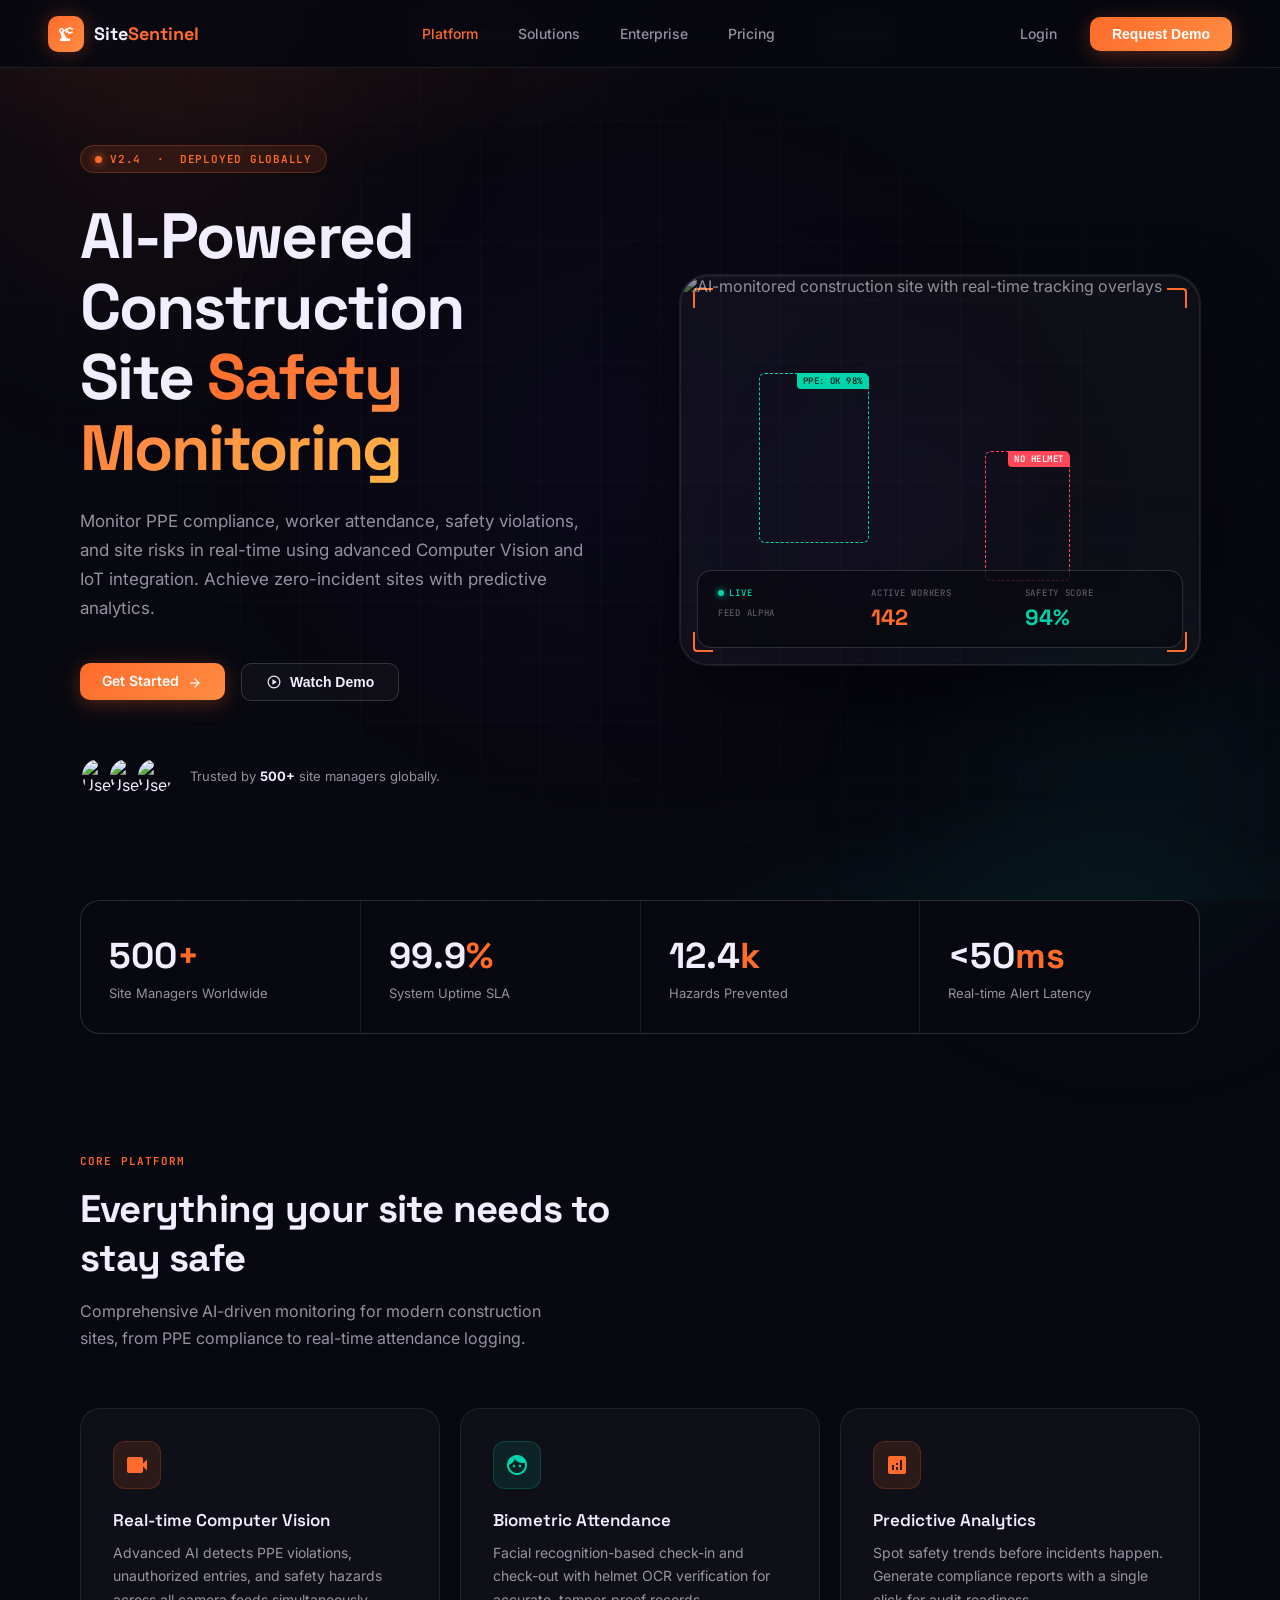
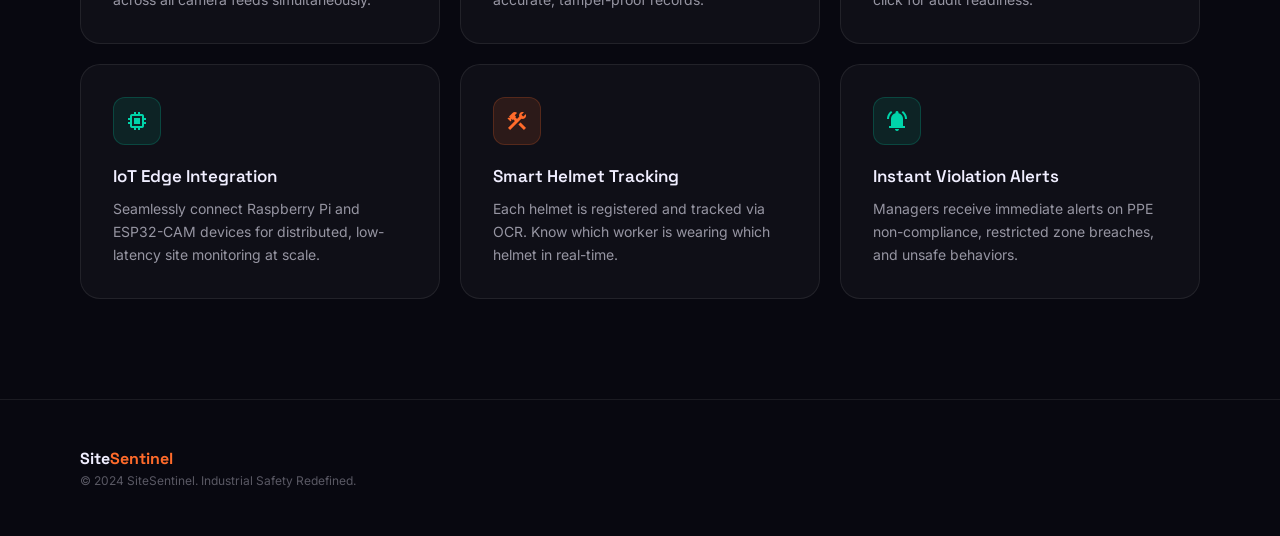
==== commit 021b69f2: "Standardize brand to SiteSentinel, align dashboard logo icon, and mask URL to root" ====
--- a/frontend/pages/index.html
+++ b/frontend/pages/index.html
@@ -438,7 +438,7 @@
     <a class="nav-link" href="#">Pricing</a>
   </div>
   <div class="nav-actions">
-    <a class="btn-ghost" href="./login.html">Login</a>
+    <a class="btn-ghost" href="/login">Login</a>
     <button class="btn-primary" id="nav-demo-btn">Request Demo</button>
   </div>
 </nav>
@@ -460,7 +460,7 @@
         Monitor PPE compliance, worker attendance, safety violations, and site risks in real-time using advanced Computer Vision and IoT integration. Achieve zero-incident sites with predictive analytics.
       </p>
       <div class="hero-ctas fade-up">
-        <a class="btn-primary" href="./login.html" id="hero-getstarted-btn">
+        <a class="btn-primary" href="/login" id="hero-getstarted-btn">
           Get Started &nbsp;<span class="material-symbols-outlined" style="font-size:16px;vertical-align:middle;">arrow_forward</span>
         </a>
         <button class="btn-secondary" id="hero-demo-btn">
@@ -590,8 +590,8 @@
 <!-- Footer -->
 <footer>
   <div>
-    <div class="footer-logo">Site<span>Sentinel</span> AI</div>
-    <div class="footer-copy">© 2024 SiteSentinel AI. Industrial Safety Redefined.</div>
+    <div class="footer-logo">Site<span>Sentinel</span></div>
+    <div class="footer-copy">© 2024 SiteSentinel. Industrial Safety Redefined.</div>
   </div>
   <nav class="footer-links">
     <a class="footer-link" href="#">Privacy Policy</a>
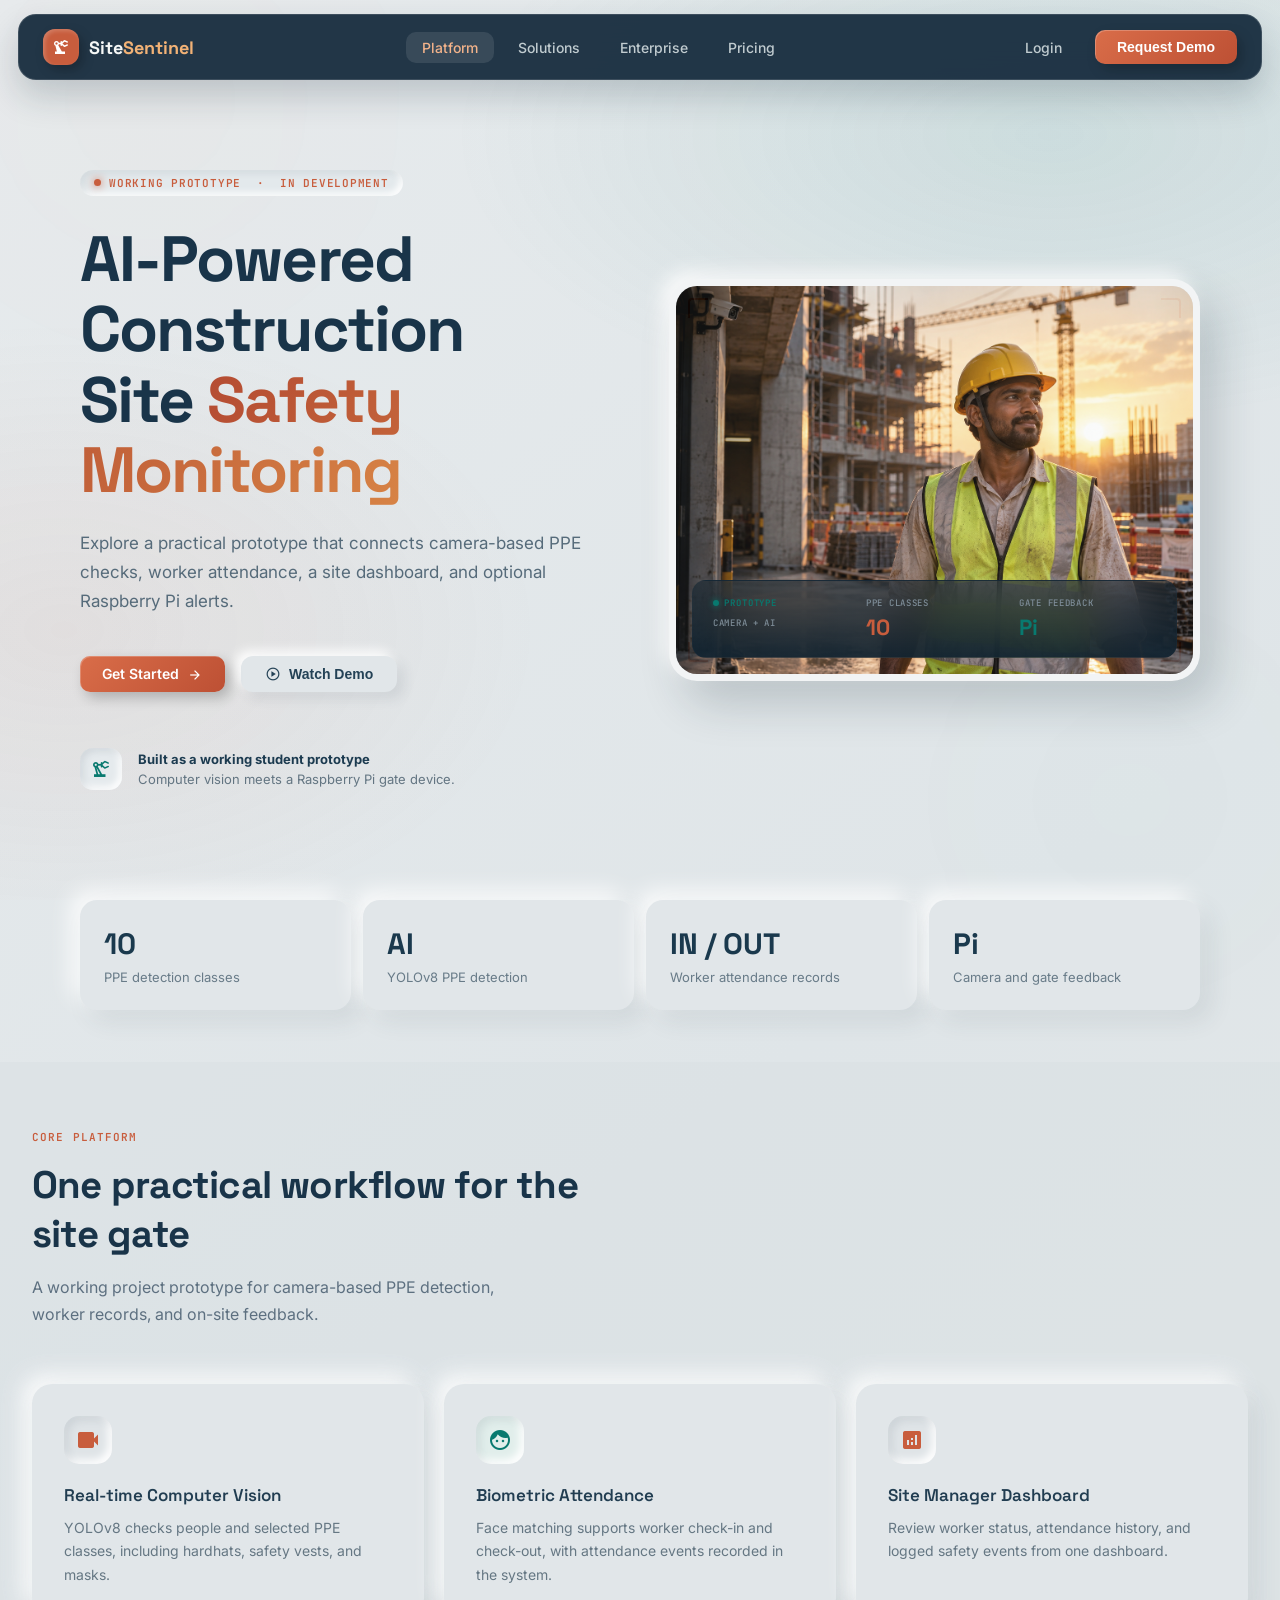
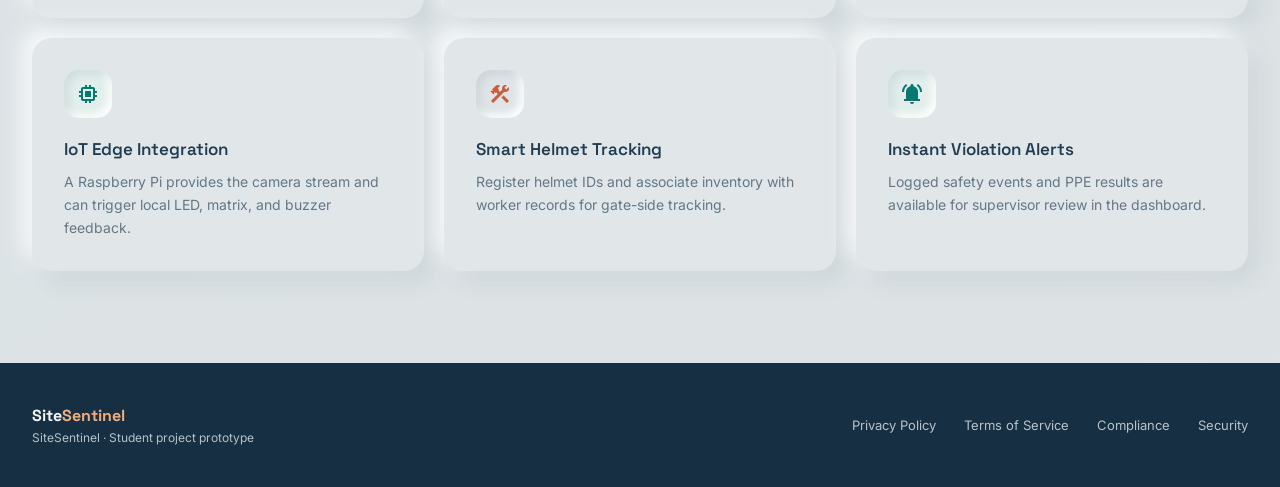
==== commit 28fdd182: "Updated entire website" ====
--- a/frontend/pages/index.html
+++ b/frontend/pages/index.html
@@ -226,26 +226,6 @@
   }
   .hero-card-wrap:hover .hero-img { opacity: 0.65; transform: scale(1.02); }
 
-  /* bounding boxes */
-  .bb {
-    position: absolute; border-radius: 6px;
-    border: 1.5px dashed; animation: bbPulse 3s ease-in-out infinite;
-  }
-  .bb-ok { top: 25%; left: 15%; width: 110px; height: 170px; border-color: var(--accent); }
-  .bb-err { top: 45%; right: 25%; width: 85px; height: 130px; border-color: var(--error); }
-  .bb-label {
-    position: absolute; top: -1px; right: -1px;
-    font-size: 9px; font-family: 'JetBrains Mono', monospace; font-weight: 600;
-    padding: 2px 6px; border-radius: 0 6px 0 4px;
-    letter-spacing: 0.05em; text-transform: uppercase; white-space: nowrap;
-  }
-  .bb-ok .bb-label { background: var(--accent); color: #002a22; }
-  .bb-err .bb-label { background: var(--error); color: white; }
-  @keyframes bbPulse {
-    0%, 100% { opacity: 0.85; }
-    50%       { opacity: 1; }
-  }
-
   /* stats overlay */
   .hero-stats-overlay {
     position: absolute; bottom: 16px; left: 16px; right: 16px;
@@ -413,8 +393,9 @@
     .btn-primary, .btn-secondary { width: 100%; justify-content: center; }
   }
 </style>
+<link rel="stylesheet" href="/assets/site-theme.css"/>
 </head>
-<body>
+<body class="landing-page">
 
 <!-- Background layers -->
 <div class="mesh-bg"></div>
@@ -450,14 +431,14 @@
     <div class="hero-text">
       <div class="hero-badge fade-up">
         <span class="badge-dot"></span>
-        <span class="badge-text">v2.4 &nbsp;·&nbsp; Deployed Globally</span>
+        <span class="badge-text">Working prototype &nbsp;·&nbsp; In development</span>
       </div>
       <h1 class="hero-title fade-up">
         AI-Powered Construction<br/>
         Site <span class="highlight">Safety Monitoring</span>
       </h1>
       <p class="hero-desc fade-up">
-        Monitor PPE compliance, worker attendance, safety violations, and site risks in real-time using advanced Computer Vision and IoT integration. Achieve zero-incident sites with predictive analytics.
+        Explore a practical prototype that connects camera-based PPE checks, worker attendance, a site dashboard, and optional Raspberry Pi alerts.
       </p>
       <div class="hero-ctas fade-up">
         <a class="btn-primary" href="/login" id="hero-getstarted-btn">
@@ -469,12 +450,8 @@
         </button>
       </div>
       <div class="hero-social-proof fade-up">
-        <div class="hero-avatars">
-          <img alt="User avatar" src="https://lh3.googleusercontent.com/aida-public/[base64]"/>
-          <img alt="User avatar" src="https://lh3.googleusercontent.com/aida-public/[base64]"/>
-          <img alt="User avatar" src="https://lh3.googleusercontent.com/aida-public/[base64]"/>
-        </div>
-        <p class="hero-proof-text">Trusted by <strong>500+</strong> site managers globally.</p>
+        <div class="prototype-mark"><span class="material-symbols-outlined">precision_manufacturing</span></div>
+        <p class="hero-proof-text"><strong>Built as a working student prototype</strong><br/>Computer vision meets a Raspberry Pi gate device.</p>
       </div>
     </div>
 
@@ -485,28 +462,21 @@
         <div class="corner-accent ca-tr"></div>
         <div class="corner-accent ca-bl"></div>
         <div class="corner-accent ca-br"></div>
-        <img alt="AI-monitored construction site with real-time tracking overlays" class="hero-img"
-          src="https://lh3.googleusercontent.com/aida-public/[base64]"/>
-        <!-- Bounding boxes -->
-        <div class="bb bb-ok">
-          <span class="bb-label">PPE: OK 98%</span>
-        </div>
-        <div class="bb bb-err">
-          <span class="bb-label">No Helmet</span>
-        </div>
+        <img alt="Illustrative construction site safety scene" class="hero-img"
+          src="/assets/sitesentinel-cover.png"/>
         <!-- Stats overlay -->
         <div class="hero-stats-overlay">
           <div>
-            <div class="live-dot"><span class="dot"></span><span class="txt">Live</span></div>
-            <div class="stat-label">Feed Alpha</div>
+            <div class="live-dot"><span class="dot"></span><span class="txt">Prototype</span></div>
+            <div class="stat-label">Camera + AI</div>
           </div>
           <div>
-            <div class="stat-label">Active Workers</div>
-            <div class="stat-value orange">142</div>
+            <div class="stat-label">PPE Classes</div>
+            <div class="stat-value orange">10</div>
           </div>
           <div>
-            <div class="stat-label">Safety Score</div>
-            <div class="stat-value green">94%</div>
+            <div class="stat-label">Gate Feedback</div>
+            <div class="stat-value green">Pi</div>
           </div>
         </div>
       </div>
@@ -517,20 +487,20 @@
   <div class="stats-bar">
     <div class="stats-bar-inner">
       <div class="stat-block">
-        <div class="stat-block-num">500<span>+</span></div>
-        <div class="stat-block-label">Site Managers Worldwide</div>
+        <div class="stat-block-num">10</div>
+        <div class="stat-block-label">PPE detection classes</div>
       </div>
       <div class="stat-block">
-        <div class="stat-block-num">99.9<span>%</span></div>
-        <div class="stat-block-label">System Uptime SLA</div>
+        <div class="stat-block-num">AI</div>
+        <div class="stat-block-label">YOLOv8 PPE detection</div>
       </div>
       <div class="stat-block">
-        <div class="stat-block-num">12.4<span>k</span></div>
-        <div class="stat-block-label">Hazards Prevented</div>
+        <div class="stat-block-num">IN / OUT</div>
+        <div class="stat-block-label">Worker attendance records</div>
       </div>
       <div class="stat-block">
-        <div class="stat-block-num">&lt;50<span>ms</span></div>
-        <div class="stat-block-label">Real-time Alert Latency</div>
+        <div class="stat-block-num">Pi</div>
+        <div class="stat-block-label">Camera and gate feedback</div>
       </div>
     </div>
   </div>
@@ -538,50 +508,50 @@
   <!-- Features Section -->
   <section class="features-section">
     <p class="section-eyebrow">Core Platform</p>
-    <h2 class="section-title">Everything your site needs to stay safe</h2>
-    <p class="section-desc">Comprehensive AI-driven monitoring for modern construction sites, from PPE compliance to real-time attendance logging.</p>
+    <h2 class="section-title">One practical workflow for the site gate</h2>
+    <p class="section-desc">A working project prototype for camera-based PPE detection, worker records, and on-site feedback.</p>
     <div class="features-grid">
       <div class="feature-card">
         <div class="feature-icon">
           <span class="material-symbols-outlined">videocam</span>
         </div>
         <h3 class="feature-title">Real-time Computer Vision</h3>
-        <p class="feature-desc">Advanced AI detects PPE violations, unauthorized entries, and safety hazards across all camera feeds simultaneously.</p>
+        <p class="feature-desc">YOLOv8 checks people and selected PPE classes, including hardhats, safety vests, and masks.</p>
       </div>
       <div class="feature-card">
         <div class="feature-icon teal">
           <span class="material-symbols-outlined">face</span>
         </div>
         <h3 class="feature-title">Biometric Attendance</h3>
-        <p class="feature-desc">Facial recognition-based check-in and check-out with helmet OCR verification for accurate, tamper-proof records.</p>
+        <p class="feature-desc">Face matching supports worker check-in and check-out, with attendance events recorded in the system.</p>
       </div>
       <div class="feature-card">
         <div class="feature-icon">
           <span class="material-symbols-outlined">analytics</span>
         </div>
-        <h3 class="feature-title">Predictive Analytics</h3>
-        <p class="feature-desc">Spot safety trends before incidents happen. Generate compliance reports with a single click for audit readiness.</p>
+        <h3 class="feature-title">Site Manager Dashboard</h3>
+        <p class="feature-desc">Review worker status, attendance history, and logged safety events from one dashboard.</p>
       </div>
       <div class="feature-card">
         <div class="feature-icon teal">
           <span class="material-symbols-outlined">memory</span>
         </div>
         <h3 class="feature-title">IoT Edge Integration</h3>
-        <p class="feature-desc">Seamlessly connect Raspberry Pi and ESP32-CAM devices for distributed, low-latency site monitoring at scale.</p>
+        <p class="feature-desc">A Raspberry Pi provides the camera stream and can trigger local LED, matrix, and buzzer feedback.</p>
       </div>
       <div class="feature-card">
         <div class="feature-icon">
           <span class="material-symbols-outlined">construction</span>
         </div>
         <h3 class="feature-title">Smart Helmet Tracking</h3>
-        <p class="feature-desc">Each helmet is registered and tracked via OCR. Know which worker is wearing which helmet in real-time.</p>
+        <p class="feature-desc">Register helmet IDs and associate inventory with worker records for gate-side tracking.</p>
       </div>
       <div class="feature-card">
         <div class="feature-icon teal">
           <span class="material-symbols-outlined">notifications_active</span>
         </div>
         <h3 class="feature-title">Instant Violation Alerts</h3>
-        <p class="feature-desc">Managers receive immediate alerts on PPE non-compliance, restricted zone breaches, and unsafe behaviors.</p>
+        <p class="feature-desc">Logged safety events and PPE results are available for supervisor review in the dashboard.</p>
       </div>
     </div>
   </section>
@@ -591,7 +561,7 @@
 <footer>
   <div>
     <div class="footer-logo">Site<span>Sentinel</span></div>
-    <div class="footer-copy">© 2024 SiteSentinel. Industrial Safety Redefined.</div>
+    <div class="footer-copy">SiteSentinel · Student project prototype</div>
   </div>
   <nav class="footer-links">
     <a class="footer-link" href="#">Privacy Policy</a>
@@ -613,4 +583,4 @@
   document.querySelectorAll('.stat-block, .feature-card').forEach(el => observer.observe(el));
 </script>
 </body>
-</html>+</html>
--- a/assets/site-theme.css
+++ b/assets/site-theme.css
@@ -0,0 +1,314 @@
+/* SiteSentinel interface refresh: warm light surfaces, deep-blue anchors and tactile controls. */
+
+body.landing-page,
+body.auth-page,
+body.dashboard-page {
+  --bg: #e1e6e9;
+  --bg-2: #e8ecee;
+  --surface: #e1e6e9;
+  --surface-hover: #d9e0e3;
+  --surface-elevated: #e7ebed;
+  --border: rgba(35, 59, 76, .12);
+  --border-bright: rgba(35, 59, 76, .18);
+  --primary: #c85d3d;
+  --primary-glow: rgba(200, 93, 61, .23);
+  --primary-dim: rgba(200, 93, 61, .11);
+  --accent: #08796f;
+  --accent-glow: rgba(8, 121, 111, .17);
+  --accent-dim: rgba(8, 121, 111, .10);
+  --secondary: #5877bb;
+  --secondary-dim: rgba(88, 119, 187, .11);
+  --warning: #a96708;
+  --warning-dim: rgba(169, 103, 8, .11);
+  --error: #bd4051;
+  --error-dim: rgba(189, 64, 81, .10);
+  --text: #183044;
+  --text-1: #183044;
+  --text-2: #5d6f7c;
+  --text-3: #7e8d98;
+  --soft-shadow: 10px 10px 24px rgba(45, 66, 83, .10), -9px -9px 22px rgba(255,255,255,.86);
+  --soft-shadow-hover: 14px 15px 30px rgba(45, 66, 83, .14), -9px -9px 24px rgba(255,255,255,.9);
+  color-scheme: light;
+}
+
+body.landing-page {
+  background: linear-gradient(145deg, #e7ebed 0%, #dfe5e8 54%, #e4e8e8 100%);
+  color: var(--text);
+}
+body.landing-page .mesh-bg {
+  background: radial-gradient(ellipse 65% 45% at 82% 15%, rgba(8,121,111,.10), transparent 72%),
+              radial-gradient(ellipse 52% 48% at 5% 70%, rgba(200,93,61,.07), transparent 72%);
+  animation: none;
+}
+body.landing-page .grid-pattern { display: none; }
+body.landing-page .orb { opacity: .28; filter: blur(100px); }
+body.landing-page nav:not(.footer-links) {
+  top: 14px; left: max(18px, calc((100vw - 1320px)/2)); right: max(18px, calc((100vw - 1320px)/2));
+  height: 66px; padding: 0 24px; border: 1px solid rgba(255,255,255,.12); border-radius: 18px;
+  background: rgba(22, 43, 61, .94); box-shadow: 0 16px 34px rgba(27,46,62,.2);
+  --text: #f5f7f6; --text-2: #c1ccd0; --text-3: #a4b0b6;
+}
+body.landing-page .nav-logo-icon { border-radius: 12px; background: #c85d3d; box-shadow: inset 2px 2px 4px rgba(255,255,255,.2), 4px 5px 12px rgba(0,0,0,.24); }
+body.landing-page .nav-logo-text span { color: #f2b276; }
+body.landing-page .nav-link { border-radius: 10px; }
+body.landing-page .nav-link.active { background: rgba(255,255,255,.1); color: #f3b38a; }
+body.landing-page .btn-ghost { border-radius: 11px; }
+body.landing-page .btn-primary { background: linear-gradient(135deg,#d96d49,#bd5034); box-shadow: 5px 6px 13px rgba(0,0,0,.22), inset 1px 1px 0 rgba(255,255,255,.22); }
+body.landing-page .hero { max-width: 1440px; gap: 58px; padding-top: 140px; }
+body.landing-page .hero-badge { border: 0; border-radius: 999px; background: #e3e9ec; box-shadow: inset 3px 3px 7px rgba(57,76,90,.10), inset -3px -3px 7px white; }
+body.landing-page .hero-title { color: #193449; }
+body.landing-page .hero-title .highlight { background: linear-gradient(120deg,#b44b32,#d78345); -webkit-background-clip: text; background-clip: text; }
+body.landing-page .hero-desc { color: #566b7a; }
+body.landing-page .btn-secondary { border: 0; border-radius: 12px; background: #e1e6e9; box-shadow: 6px 6px 13px rgba(54,75,91,.12), -5px -5px 12px white; color: #244256; }
+body.landing-page .btn-secondary:hover { background: #dbe1e4; box-shadow: inset 3px 3px 6px rgba(54,75,91,.1), inset -3px -3px 7px white; }
+body.landing-page .prototype-mark { width: 42px; height: 42px; display:grid; place-items:center; flex:none; border-radius: 13px; background: #e5eaed; color: var(--accent); box-shadow: inset 3px 3px 7px rgba(57,76,90,.12), inset -3px -3px 7px white; }
+body.landing-page .prototype-mark .material-symbols-outlined { font-size: 22px; }
+body.landing-page .hero-proof-text { color: #637582; line-height: 1.55; }
+body.landing-page .hero-proof-text strong { color: #1c3b50; }
+body.landing-page .hero-card-wrap { border: 7px solid rgba(244,247,247,.9); border-radius: 28px; box-shadow: 16px 22px 46px rgba(26,43,56,.2), -8px -8px 18px rgba(255,255,255,.85); }
+body.landing-page .hero-img { opacity: .93; filter: saturate(.91); object-position: right center; }
+body.landing-page .hero-card-wrap:hover .hero-img { opacity: .97; transform: scale(1.015); }
+body.landing-page .hero-stats-overlay { background: linear-gradient(0deg,rgba(15,34,48,.92),rgba(15,34,48,.56)); }
+body.landing-page .stats-bar { padding-bottom: 52px; }
+body.landing-page .stats-bar-inner { gap: 12px; overflow: visible; border: 0; background: transparent; }
+body.landing-page .stat-block { border-radius: 17px; background: #e1e6e9; box-shadow: var(--soft-shadow); padding: 25px 24px; }
+body.landing-page .stat-block:hover { background: #e1e6e9; transform: translateY(-3px); box-shadow: var(--soft-shadow-hover); }
+body.landing-page .stat-block-num { color: #1a394d; font-size: clamp(22px,2.3vw,32px); }
+body.landing-page .stat-block-label { color: #687b88; }
+body.landing-page .features-section { max-width: none; padding: 68px max(32px,calc((100vw - 1280px)/2)) 92px; background: rgba(218,225,228,.62); }
+body.landing-page .section-title { color: #193449; }
+body.landing-page .section-desc { color: #5d7080; }
+body.landing-page .feature-card { border: 0; border-radius: 20px; background: #e1e6e9; box-shadow: var(--soft-shadow); }
+body.landing-page .feature-card:hover { border-color: transparent; transform: translateY(-5px); box-shadow: var(--soft-shadow-hover); }
+body.landing-page .feature-icon { border: 0; border-radius: 15px; background: #dfe4e7; box-shadow: inset 4px 4px 9px rgba(55,74,89,.11), inset -4px -4px 9px white; }
+body.landing-page .feature-icon.teal { background: #e1eeeb; }
+body.landing-page .feature-title { color: #213d51; }
+body.landing-page .feature-desc { color: #657783; }
+body.landing-page footer { max-width: none; margin: 0; padding: 42px max(32px,calc((100vw - 1280px)/2)); background: #172f43; border: 0; color: #f3f6f5; }
+body.landing-page footer nav.footer-links { position: static; inset: auto; height: auto; padding: 0; background: none; border: 0; border-radius: 0; box-shadow: none; backdrop-filter: none; -webkit-backdrop-filter: none; }
+body.landing-page footer .footer-logo { color: #f3f6f5; }
+body.landing-page footer .footer-logo span { color: #f2ad7d; }
+body.landing-page footer .footer-copy, body.landing-page footer .footer-link { color: #b5c3ca; }
+body.landing-page footer .footer-link:hover { color: #f2ad7d; }
+
+/* Sign in and account creation */
+body.auth-page { min-height: 100vh; height: auto; overflow-x: hidden; overflow-y: auto; background: #e9eef2; }
+body.auth-page .auth-layout { min-height: 100vh; height: auto; }
+body.auth-page .left-panel { width: 46%; min-height: 100vh; border: 0; background: #172f43; }
+body.auth-page .left-panel-bg { background-image: url('/assets/sitesentinel-cover.png'); background-position: right center; opacity: .28; filter: saturate(.78); }
+body.auth-page .left-panel::before { background: linear-gradient(135deg,rgba(14,34,51,.66),rgba(17,55,67,.22)); animation: none; }
+body.auth-page .left-panel-overlay { background: linear-gradient(180deg,rgba(12,31,47,.1),rgba(12,31,47,.82)); }
+body.auth-page .left-panel-grid { opacity: .35; }
+body.auth-page .brand-icon { background: #c85d3d; border-radius: 13px; box-shadow: 5px 7px 15px rgba(0,0,0,.24), inset 1px 1px 0 rgba(255,255,255,.25); }
+body.auth-page .brand-name span { color: #f2ad7d; }
+body.auth-page .value-card { background: rgba(16,38,54,.83); border: 1px solid rgba(255,255,255,.17); border-radius: 24px; box-shadow: 16px 20px 42px rgba(3,15,24,.25), inset 1px 1px 0 rgba(255,255,255,.08); }
+body.auth-page .value-card h2 { color: #f5f7f5; }
+body.auth-page .value-card p { color: #c1cdd1; }
+body.auth-page .metric-val { color: #eff5f3; }
+body.auth-page .metric-label { color: #a5b7bf; }
+body.auth-page .right-panel { background: linear-gradient(145deg,#dce2e5,#e3e7e9); }
+body.auth-page .form-container { max-width: 460px; padding: 34px; border-radius: 24px; background: #e0e5e8; box-shadow: 14px 16px 34px rgba(45,65,80,.17), -8px -8px 22px rgba(255,255,255,.72); }
+body.auth-page .brand-name { color: #f5f7f6; }
+body.auth-page .mobile-brand .brand-name { color: #193449; }
+body.auth-page .back-link { color: #526a7a; border: 0; background: #e1e6e9; border-radius: 12px; box-shadow: 5px 5px 12px rgba(45,65,80,.11), -4px -4px 11px white; }
+body.auth-page .tabs { border: 0; border-radius: 13px; padding: 5px; background: #d7dfe3; box-shadow: inset 4px 4px 9px rgba(46,67,83,.13), inset -4px -4px 9px rgba(255,255,255,.72); }
+body.auth-page .tab-btn { border-radius: 10px; color: #637685; }
+body.auth-page .tab-btn.active { color: #a9442b; background: #e1e6e9; box-shadow: 4px 4px 9px rgba(46,67,83,.13), -3px -3px 8px rgba(255,255,255,.72); }
+body.auth-page .form-label { color: #385267; }
+body.auth-page .form-input { color: #183044; background: #d6dfe3; border: 0; border-radius: 12px; box-shadow: inset 4px 4px 8px rgba(46,67,83,.15), inset -4px -4px 9px rgba(255,255,255,.72); }
+body.auth-page .form-input::placeholder { color: #8c9aa3; }
+body.auth-page .form-input:focus { background: #dce3e6; border: 0; box-shadow: inset 2px 2px 5px rgba(46,67,83,.11), inset -2px -2px 5px rgba(255,255,255,.78), 0 0 0 3px rgba(8,121,111,.14); }
+body.auth-page .input-icon, body.auth-page .toggle-pass-btn { color: #7c8e99; }
+body.auth-page .form-input:focus + .input-icon-after, body.auth-page .input-wrap:focus-within .input-icon { color: var(--accent); }
+body.auth-page .btn-submit { border-radius: 12px; background: linear-gradient(135deg,#cc6240,#b84e32); box-shadow: 6px 8px 16px rgba(157,70,47,.24), inset 1px 1px 0 rgba(255,255,255,.2); }
+body.auth-page .btn-submit:hover { box-shadow: 7px 9px 18px rgba(157,70,47,.3), inset 1px 1px 0 rgba(255,255,255,.2); }
+body.auth-page .btn-google { color: #29475b; background: #e0e5e8; border: 0; border-radius: 12px; box-shadow: 5px 6px 13px rgba(45,65,80,.13), -5px -5px 13px rgba(255,255,255,.75); }
+body.auth-page .btn-google:hover { background: #dce3e6; border: 0; box-shadow: inset 3px 3px 7px rgba(45,65,80,.1), inset -3px -3px 7px white; }
+body.auth-page .divider-line { background: #d5dee3; }
+body.auth-page .divider-text, body.auth-page .terms-text, body.auth-page .password-hint { color: #778895; }
+body.auth-page .terms-text a, body.auth-page .forgot-link { color: #a94830; }
+body.auth-page input:-webkit-autofill, body.auth-page input:-webkit-autofill:hover, body.auth-page input:-webkit-autofill:focus { -webkit-box-shadow: 0 0 0 40px #dce3e6 inset !important; -webkit-text-fill-color: #183044 !important; }
+
+/* Operations dashboard: dark navigation rail paired with a light, tactile work area. */
+body.dashboard-page { min-height: 100vh; background: #dfe5e8; color: #183044; }
+body.dashboard-page .sidebar {
+  --text: #eef5f4; --text-1: #eef5f4; --text-2: #adbdc7; --text-3: #8296a3;
+  --surface: rgba(255,255,255,.045); --surface-hover: rgba(255,255,255,.085); --surface-elevated: rgba(255,255,255,.075);
+  --border: rgba(255,255,255,.09); --border-bright: rgba(255,255,255,.15);
+  --accent: #55cfad; --accent-dim: rgba(85,207,173,.13); --secondary: #9ab0ee;
+  background: #172f43; border: 0; box-shadow: 9px 0 24px rgba(24,45,61,.13);
+}
+body.dashboard-page .sidebar::before { background: radial-gradient(ellipse 100% 100% at 50% 0%,rgba(200,93,61,.2),transparent 70%); }
+body.dashboard-page .sidebar-header { border-color: rgba(255,255,255,.1); }
+body.dashboard-page .logo-icon { border-radius: 12px; background: #c85d3d; box-shadow: 4px 5px 12px rgba(0,0,0,.22), inset 1px 1px 0 rgba(255,255,255,.2); }
+body.dashboard-page .logo-text { color: #f1f5f3; }
+body.dashboard-page .logo-text span { color: #f2ad7d; }
+body.dashboard-page .sidebar-new-btn { border: 0; border-radius: 12px; color: #ffe4d8; background: rgba(200,93,61,.22); box-shadow: inset 1px 1px 0 rgba(255,255,255,.1), 4px 6px 12px rgba(4,17,28,.16); }
+body.dashboard-page .nav-item { border-radius: 11px; }
+body.dashboard-page .nav-item.active { border: 0; background: rgba(255,255,255,.1); box-shadow: inset 2px 2px 5px rgba(0,0,0,.12), inset -1px -1px 3px rgba(255,255,255,.04); }
+body.dashboard-page .nav-item.active .material-symbols-outlined { color: #f2ad7d; }
+body.dashboard-page .sidebar-footer { border-color: rgba(255,255,255,.1); }
+body.dashboard-page .pi-stream-btn { color: #f3b697 !important; border: 1px solid rgba(200,93,61,.35) !important; background: rgba(200,93,61,.16) !important; }
+body.dashboard-page .pi-stream-btn.running { color: #68d5b1 !important; border-color: rgba(85,207,173,.32) !important; background: rgba(85,207,173,.12) !important; }
+body.dashboard-page .main-area { background: linear-gradient(145deg,#e3e8eb 0%,#dce3e6 100%); }
+body.dashboard-page .topbar { border: 0; background: rgba(224,230,233,.9); box-shadow: 0 5px 20px rgba(44,65,80,.09); }
+body.dashboard-page .topbar-search { border: 0; border-radius: 12px; background: #d8e0e3; box-shadow: inset 3px 3px 7px rgba(45,65,80,.13), inset -3px -3px 7px rgba(255,255,255,.75); }
+body.dashboard-page .search-input { color: #183044; }
+body.dashboard-page .topbar-live { border: 0; color: #08796f; background: #e0efeb; box-shadow: inset 2px 2px 5px rgba(45,65,80,.07), inset -2px -2px 5px white; }
+body.dashboard-page .user-pill { border: 0; background: #e1e6e9; box-shadow: 4px 5px 11px rgba(45,65,80,.10), -4px -4px 10px white; }
+body.dashboard-page .user-avatar { background: linear-gradient(135deg,#6c91a9,#3b687f); }
+body.dashboard-page .page-header h1 { color: #183044; }
+body.dashboard-page .page-header p { color: #647784; }
+body.dashboard-page .btn-export { border: 0; border-radius: 11px; color: #24485c; background: #e1e6e9; box-shadow: 5px 6px 13px rgba(45,65,80,.11), -5px -5px 12px white; }
+body.dashboard-page .btn-export:hover { background: #dce3e6; border: 0; box-shadow: inset 3px 3px 7px rgba(45,65,80,.09), inset -3px -3px 7px white; }
+body.dashboard-page .cam-card, body.dashboard-page .session-card, body.dashboard-page .kpi-card, body.dashboard-page .panel { border: 0; border-radius: 17px; background: #e1e6e9; box-shadow: var(--soft-shadow); overflow: hidden; }
+body.dashboard-page .cam-header, body.dashboard-page .cam-hud-footer { color: #29485c; background: #dce3e6; border-color: rgba(35,59,76,.1); }
+body.dashboard-page .cam-title { color: #244256; }
+body.dashboard-page .cam-meta { color: #657a88; }
+body.dashboard-page .cam-preview-box { border: 5px solid #dce3e6; border-radius: 0; box-shadow: inset 0 0 0 1px rgba(255,255,255,.08); }
+body.dashboard-page .cam-watermark { color: #d1dce0; }
+body.dashboard-page .eval-status-badge { border: 0; border-radius: 9px; background: #dce3e6; box-shadow: inset 3px 3px 6px rgba(45,65,80,.10), inset -3px -3px 6px white; }
+body.dashboard-page .cam-btn { border: 0; border-radius: 9px; box-shadow: 4px 5px 10px rgba(45,65,80,.09), -3px -3px 8px white; }
+body.dashboard-page .session-header { border-color: rgba(35,59,76,.12); }
+body.dashboard-page .session-title { color: #506978; }
+body.dashboard-page .session-label { color: #72838e; }
+body.dashboard-page .session-val { color: #183044; }
+body.dashboard-page .score-gauge { border: 0; background: #d8e0e3; box-shadow: inset 4px 4px 8px rgba(45,65,80,.13), inset -4px -4px 8px rgba(255,255,255,.75); }
+body.dashboard-page .gauge-bar, body.dashboard-page .kpi-bar-track, body.dashboard-page .score-bar { background: #d7e0e5; }
+body.dashboard-page .kpi-card { position: relative; }
+body.dashboard-page .kpi-card::before { content:""; position:absolute; top:0; left:20px; width:42px; height:3px; border-radius:0 0 5px 5px; background:var(--accent); }
+body.dashboard-page .kpi-label { color: #5f7482; }
+body.dashboard-page .kpi-value { color: #18394d; }
+body.dashboard-page .kpi-sub { color: #758691; }
+body.dashboard-page .kpi-icon-wrap { border-radius: 11px; box-shadow: inset 2px 2px 5px rgba(45,65,80,.08), inset -2px -2px 5px white; }
+body.dashboard-page .panel-header { border-color: rgba(35,59,76,.11); }
+body.dashboard-page .panel-title { color: #244256; }
+body.dashboard-page .panel-title-sub { color: #7a8993; }
+body.dashboard-page th { color: #687b87; background: #d8e0e3; border-color: rgba(35,59,76,.1); }
+body.dashboard-page td { color: #29465a; border-color: rgba(35,59,76,.09); }
+body.dashboard-page tr:hover td { background: rgba(255,255,255,.58); }
+body.dashboard-page .worker-avatar { color: #35576c; border: 0; border-radius: 10px; background: #d8e0e3; box-shadow: inset 2px 2px 4px rgba(45,65,80,.08), inset -2px -2px 4px white; }
+body.dashboard-page .status-badge.active, body.dashboard-page .helmet-badge.scanned { color: #08796f; border: 0; background: #deeee9; }
+body.dashboard-page .status-badge.offsite, body.dashboard-page .helmet-badge.assigned { color: #657a88; border: 0; background: #e6ebee; }
+body.dashboard-page .ppe-icons .inactive-icon { color: #bdc8ce; }
+body.dashboard-page .action-btn { color: #71828c; }
+body.dashboard-page .action-btn:hover { border: 0; background: #d8e0e3; box-shadow: 3px 3px 7px rgba(45,65,80,.1), -3px -3px 7px white; }
+body.dashboard-page .quick-actions-body { padding: 17px; }
+body.dashboard-page .qa-btn { border: 0; border-radius: 11px; box-shadow: 4px 5px 10px rgba(45,65,80,.09), -3px -3px 8px white; }
+body.dashboard-page .qa-btn.primary { color: #a84a30; background: #f3e7e1; }
+body.dashboard-page .qa-btn.accent { color: #08796f; background: #e0efeb; }
+body.dashboard-page .qa-btn.secondary { color: #4b68a6; background: #e5eaf5; }
+body.dashboard-page .alert-item { border: 0; border-radius: 12px; background: #e1e6e9; box-shadow: inset 2px 2px 5px rgba(45,65,80,.07), inset -2px -2px 5px white; }
+body.dashboard-page .alert-worker-name { color: #234459; }
+body.dashboard-page .alert-worker-id, body.dashboard-page .alert-time { color: #778792; }
+body.dashboard-page .alert-desc { color: #5d7180; }
+body.dashboard-page .alert-tag { color: #627784; border: 0; background: #e4eaed; }
+body.dashboard-page .alert-tag.pass { color: #08796f; background: #deeee9; }
+body.dashboard-page .alert-tag.fail { color: #b83e4c; background: #f5e3e4; }
+body.dashboard-page .alert-tag.warn { color: #98600d; background: #f2eadb; }
+body.dashboard-page .alert-ack-btn { border: 0; border-radius: 8px; color: #657985; background: #d8e0e3; box-shadow: 2px 3px 6px rgba(45,65,80,.08), -2px -2px 6px white; }
+body.dashboard-page .modal-overlay { background: rgba(17,37,53,.52); }
+body.dashboard-page .modal { color: #183044; border: 0; border-radius: 20px; background: #e1e6e9; box-shadow: 18px 22px 50px rgba(10,28,41,.28), inset 1px 1px 0 white; }
+body.dashboard-page .modal-header, body.dashboard-page .modal-footer { border-color: rgba(35,59,76,.11); background: #dce3e6; }
+body.dashboard-page .modal-title { color: #1b3c51; }
+body.dashboard-page .modal-subtitle { color: #71838e; }
+body.dashboard-page .modal-close { color: #647985; }
+body.dashboard-page .field-label { color: #4b6576; }
+body.dashboard-page .field-input, body.dashboard-page .field-select, body.dashboard-page .filter-select { color: #183044; border: 0; border-radius: 10px; background: #d8e0e3; box-shadow: inset 3px 3px 6px rgba(45,65,80,.10), inset -3px -3px 6px white; color-scheme: light; }
+body.dashboard-page select option { color: #183044; background: #f2f5f5; }
+body.dashboard-page .filter-select option, body.dashboard-page .field-select option { color: #183044; background: #f2f5f5; }
+body.dashboard-page .field-input:focus, body.dashboard-page .field-select:focus { box-shadow: inset 2px 2px 5px rgba(45,65,80,.08), inset -2px -2px 5px white, 0 0 0 3px rgba(8,121,111,.13); }
+body.dashboard-page .btn-modal-cancel, body.dashboard-page .btn-modal-primary { border: 0; border-radius: 10px; box-shadow: 4px 5px 10px rgba(45,65,80,.10), -3px -3px 8px white; }
+body.dashboard-page .btn-modal-cancel { color: #536d7d; background: #e1e6e9; }
+body.dashboard-page .btn-modal-primary.orange { color: white; background: #c85d3d; box-shadow: 4px 6px 12px rgba(157,70,47,.21), inset 1px 1px 0 rgba(255,255,255,.2); }
+body.dashboard-page .btn-modal-primary.teal { color: white; background: #08796f; box-shadow: 4px 6px 12px rgba(8,95,87,.19), inset 1px 1px 0 rgba(255,255,255,.17); }
+body.dashboard-page .drop-zone { border-color: #9fb2bc; border-radius: 14px; background: #dce3e6; }
+body.dashboard-page .detail-kpi-card { color: #183044; border: 0; border-radius: 12px; background: #dce3e6; box-shadow: inset 3px 3px 7px rgba(45,65,80,.08), inset -3px -3px 7px white; }
+body.dashboard-page .report-radio-card { border: 0; border-radius: 11px; background: #dce3e6; box-shadow: 3px 4px 8px rgba(45,65,80,.08), -3px -3px 8px white; }
+body.dashboard-page .report-radio-card.selected { color: #a94830; background: #f3e7e1; box-shadow: inset 2px 2px 5px rgba(45,65,80,.06), inset -2px -2px 5px white; }
+
+/* Focus visibility, comfortable motion and smaller screens */
+body.landing-page a:focus-visible, body.landing-page button:focus-visible,
+body.auth-page a:focus-visible, body.auth-page button:focus-visible,
+body.auth-page input:focus-visible, body.dashboard-page button:focus-visible,
+body.dashboard-page a:focus-visible, body.dashboard-page input:focus-visible,
+body.dashboard-page select:focus-visible {
+  outline: 3px solid rgba(8,121,111,.48); outline-offset: 3px;
+}
+@media (max-width: 1024px) {
+  body.landing-page nav:not(.footer-links) { top: 8px; left: 10px; right: 10px; padding-inline: 16px; }
+  body.landing-page .hero { padding-top: 112px; }
+  body.auth-page .left-panel { width: 40%; padding: 32px 28px; }
+  body.auth-page .right-panel { padding: 76px 24px 32px; }
+  body.auth-page .form-container { padding: 28px; }
+  body.dashboard-page .sidebar { width: 208px; }
+  body.dashboard-page { --sidebar-w: 208px; }
+  body.dashboard-page .topbar { padding-inline: 20px; }
+  body.dashboard-page .page-content { padding: 22px 20px; }
+  body.dashboard-page .monitoring-grid { grid-template-columns: 1fr; }
+  body.dashboard-page .main-grid { grid-template-columns: 1fr !important; }
+}
+@media (max-width: 760px) {
+  body.landing-page nav:not(.footer-links) { height: 60px; }
+  body.landing-page .nav-actions { gap: 6px; }
+  body.landing-page .btn-primary { padding: 9px 13px; }
+  body.landing-page .hero { padding: 104px 22px 48px; gap: 36px; }
+  body.landing-page .hero-title { font-size: clamp(36px,9vw,48px); }
+  body.landing-page .stats-bar { padding: 0 22px 48px; }
+  body.landing-page .stats-bar-inner { grid-template-columns: repeat(2,minmax(0,1fr)); }
+  body.landing-page .stat-block { padding: 18px; }
+  body.landing-page .features-section { padding: 54px 22px 64px; }
+  body.landing-page .features-grid { grid-template-columns: repeat(2,minmax(0,1fr)); gap: 14px; }
+  body.landing-page .feature-card { padding: 22px; }
+  body.landing-page footer { padding: 32px 22px; }
+  body.auth-page .auth-layout { display: block; }
+  body.auth-page .left-panel { display: none; }
+  body.auth-page .right-panel { min-height: 100vh; padding: 80px 18px 28px; }
+  body.auth-page .mobile-brand { display: flex; margin-bottom: 24px; }
+  body.auth-page .form-container { max-width: 500px; padding: 24px 20px; }
+  body.dashboard-page { display: block; }
+  body.dashboard-page .sidebar { width: 100%; height: auto; min-height: unset; position: sticky; top: 0; flex-direction: row; flex-wrap: wrap; }
+  body.dashboard-page .sidebar-header { width: 100%; padding: 11px 16px; }
+  body.dashboard-page .sidebar-body { width: 100%; overflow: visible; padding: 7px 10px; display: grid; grid-template-columns: repeat(2,minmax(0,1fr)); gap: 5px; }
+  body.dashboard-page .nav-section-label { display: none; }
+  body.dashboard-page .sidebar-new-btn { margin: 0; padding: 9px; justify-content: center; }
+  body.dashboard-page .nav-item { justify-content: center; padding: 9px 7px; font-size: 11px; }
+  body.dashboard-page .sidebar-footer { width: 100%; padding: 7px 10px 10px; flex-direction: row; border-top: 0; }
+  body.dashboard-page .sidebar-footer .nav-item { flex: 1; }
+  body.dashboard-page .main-area { margin-left: 0; min-width: 0; }
+  body.dashboard-page .topbar { height: auto; min-height: 60px; padding: 10px 14px; gap: 10px; }
+  body.dashboard-page .topbar-search { width: min(55vw,340px); }
+  body.dashboard-page .topbar-right { gap: 8px; }
+  body.dashboard-page .topbar-live { padding: 6px 8px; font-size: 9px; }
+  body.dashboard-page .user-pill { padding-right: 7px; }
+  body.dashboard-page .user-info { display: none; }
+  body.dashboard-page .page-content { padding: 18px 14px 28px; gap: 16px; }
+  body.dashboard-page .page-header { align-items: flex-start; gap: 10px; flex-direction: column; }
+  body.dashboard-page .page-header h1 { font-size: 21px; }
+  body.dashboard-page .kpi-grid { grid-template-columns: repeat(2,minmax(0,1fr)); gap: 12px; }
+  body.dashboard-page .kpi-card { padding: 15px; }
+  body.dashboard-page .monitoring-grid { gap: 14px; }
+  body.dashboard-page .cam-header { align-items: flex-start; gap: 8px; flex-direction: column; }
+  body.dashboard-page .cam-hud-footer { align-items: flex-start; gap: 10px; flex-direction: column; }
+  body.dashboard-page .cam-controls { flex-wrap: wrap; }
+  body.dashboard-page .panel-header { align-items: flex-start; gap: 9px; flex-wrap: wrap; }
+  body.dashboard-page .modal-overlay { padding: 10px; }
+  body.dashboard-page .modal-body { padding: 17px; }
+  body.dashboard-page .modal-header, body.dashboard-page .modal-footer { padding: 15px 17px; }
+}
+@media (max-width: 480px) {
+  body.landing-page .nav-logo-text { font-size: 15px; }
+  body.landing-page .nav-logo-icon { width: 32px; height: 32px; }
+  body.landing-page .nav-actions .btn-ghost { display: none; }
+  body.landing-page .features-grid { grid-template-columns: 1fr; }
+  body.landing-page .stat-block-num { font-size: 22px; }
+  body.auth-page .grid-2 { grid-template-columns: 1fr; }
+  body.dashboard-page .kpi-grid { grid-template-columns: 1fr 1fr; }
+  body.dashboard-page .kpi-value { font-size: 25px; }
+  body.dashboard-page .topbar-live .live-label { display: none; }
+  body.dashboard-page .page-header .btn-export { width: 100%; justify-content: center; }
+  body.dashboard-page .detail-kpis { grid-template-columns: 1fr; }
+}
+@media (prefers-reduced-motion: reduce) {
+  body.landing-page *, body.auth-page *, body.dashboard-page * { scroll-behavior: auto !important; animation-duration: .01ms !important; animation-iteration-count: 1 !important; transition-duration: .01ms !important; }
+}
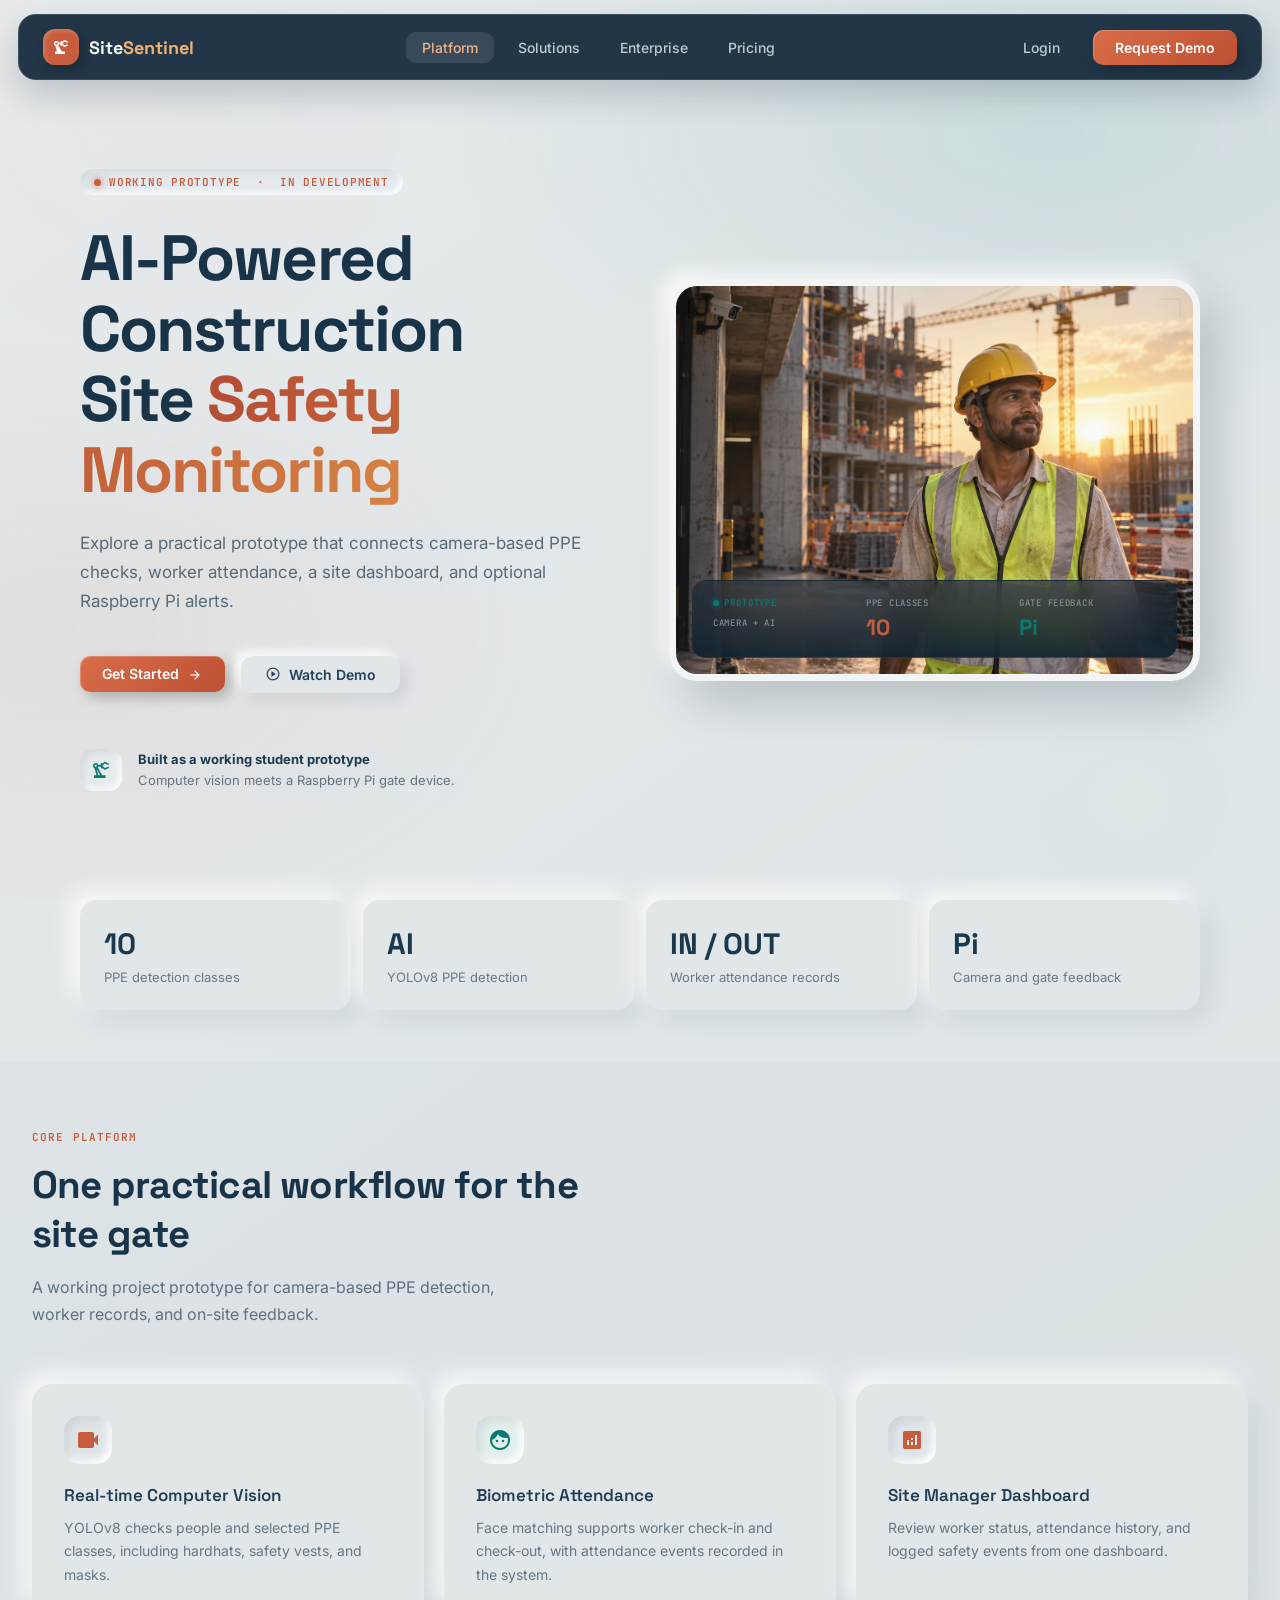
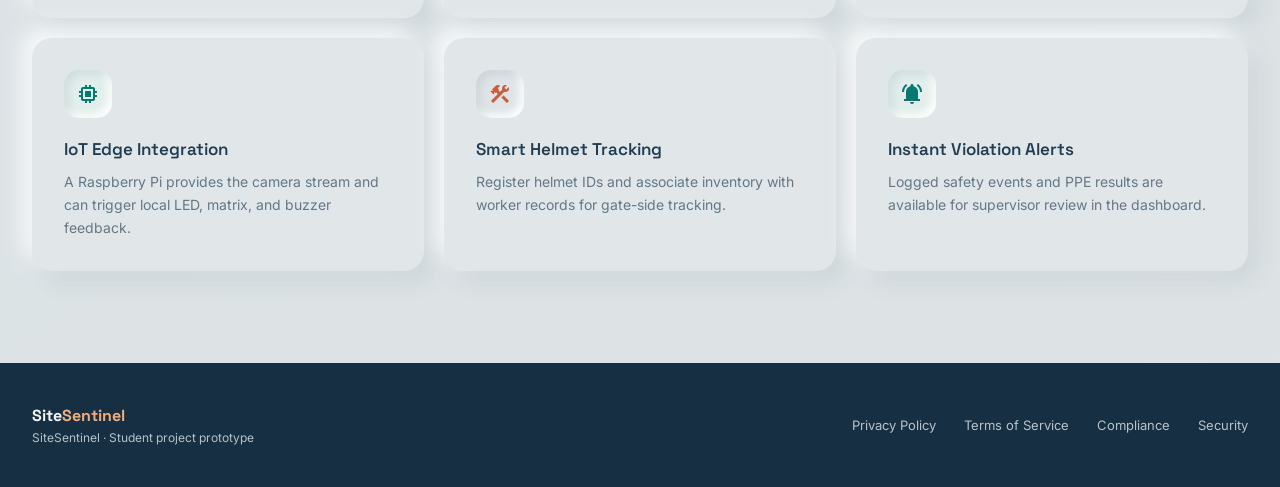
==== commit 2679b976: "demo video added" ====
--- a/frontend/pages/index.html
+++ b/frontend/pages/index.html
@@ -420,7 +420,7 @@
   </div>
   <div class="nav-actions">
     <a class="btn-ghost" href="/login">Login</a>
-    <button class="btn-primary" id="nav-demo-btn">Request Demo</button>
+    <a class="btn-primary" id="nav-demo-btn" href="https://drive.google.com/file/d/1RI4F77pZnlrnh9wbpF5_6Waa1GV2IbtV/view?usp=sharing" target="_blank" rel="noopener noreferrer">Request Demo</a>
   </div>
 </nav>
 
@@ -444,10 +444,10 @@
         <a class="btn-primary" href="/login" id="hero-getstarted-btn">
           Get Started &nbsp;<span class="material-symbols-outlined" style="font-size:16px;vertical-align:middle;">arrow_forward</span>
         </a>
-        <button class="btn-secondary" id="hero-demo-btn">
+        <a class="btn-secondary" id="hero-demo-btn" href="https://drive.google.com/file/d/1RI4F77pZnlrnh9wbpF5_6Waa1GV2IbtV/view?usp=sharing" target="_blank" rel="noopener noreferrer">
           <span class="material-symbols-outlined" style="font-size:16px;">play_circle</span>
           Watch Demo
-        </button>
+        </a>
       </div>
       <div class="hero-social-proof fade-up">
         <div class="prototype-mark"><span class="material-symbols-outlined">precision_manufacturing</span></div>
